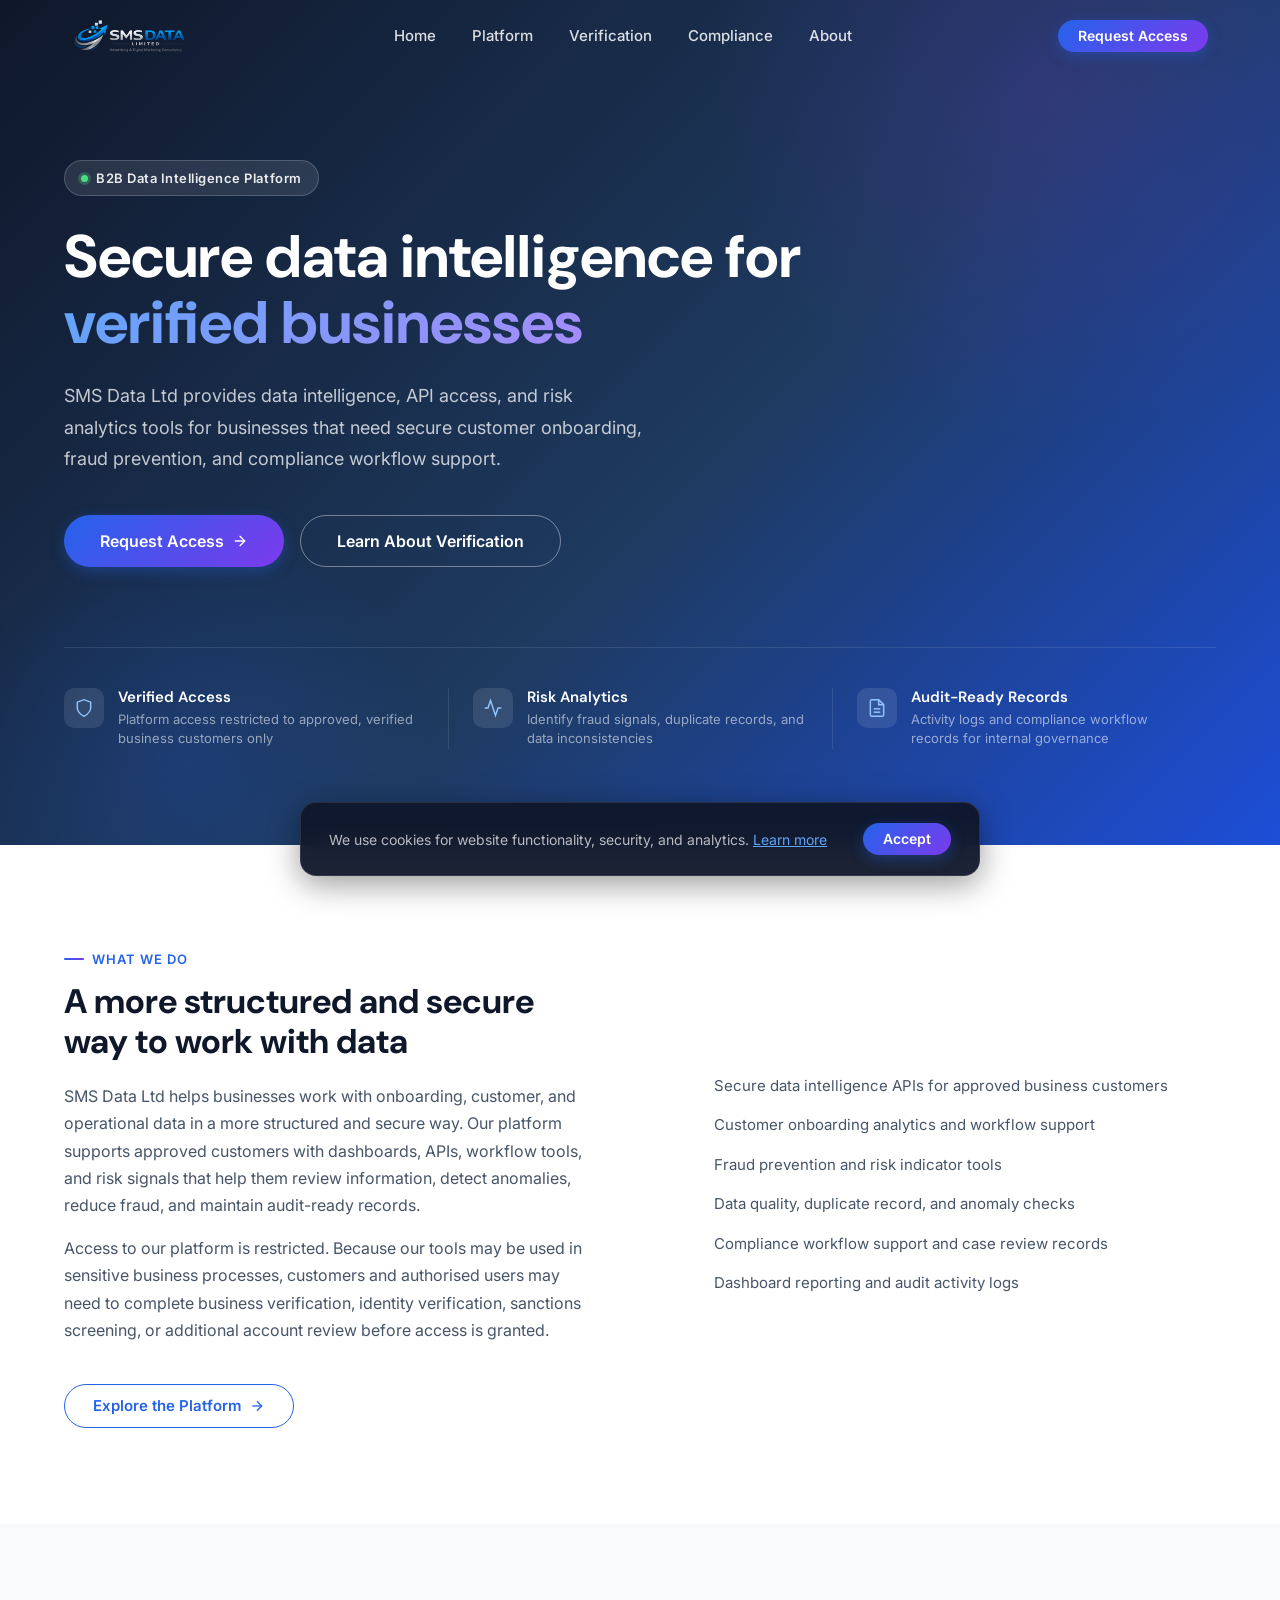
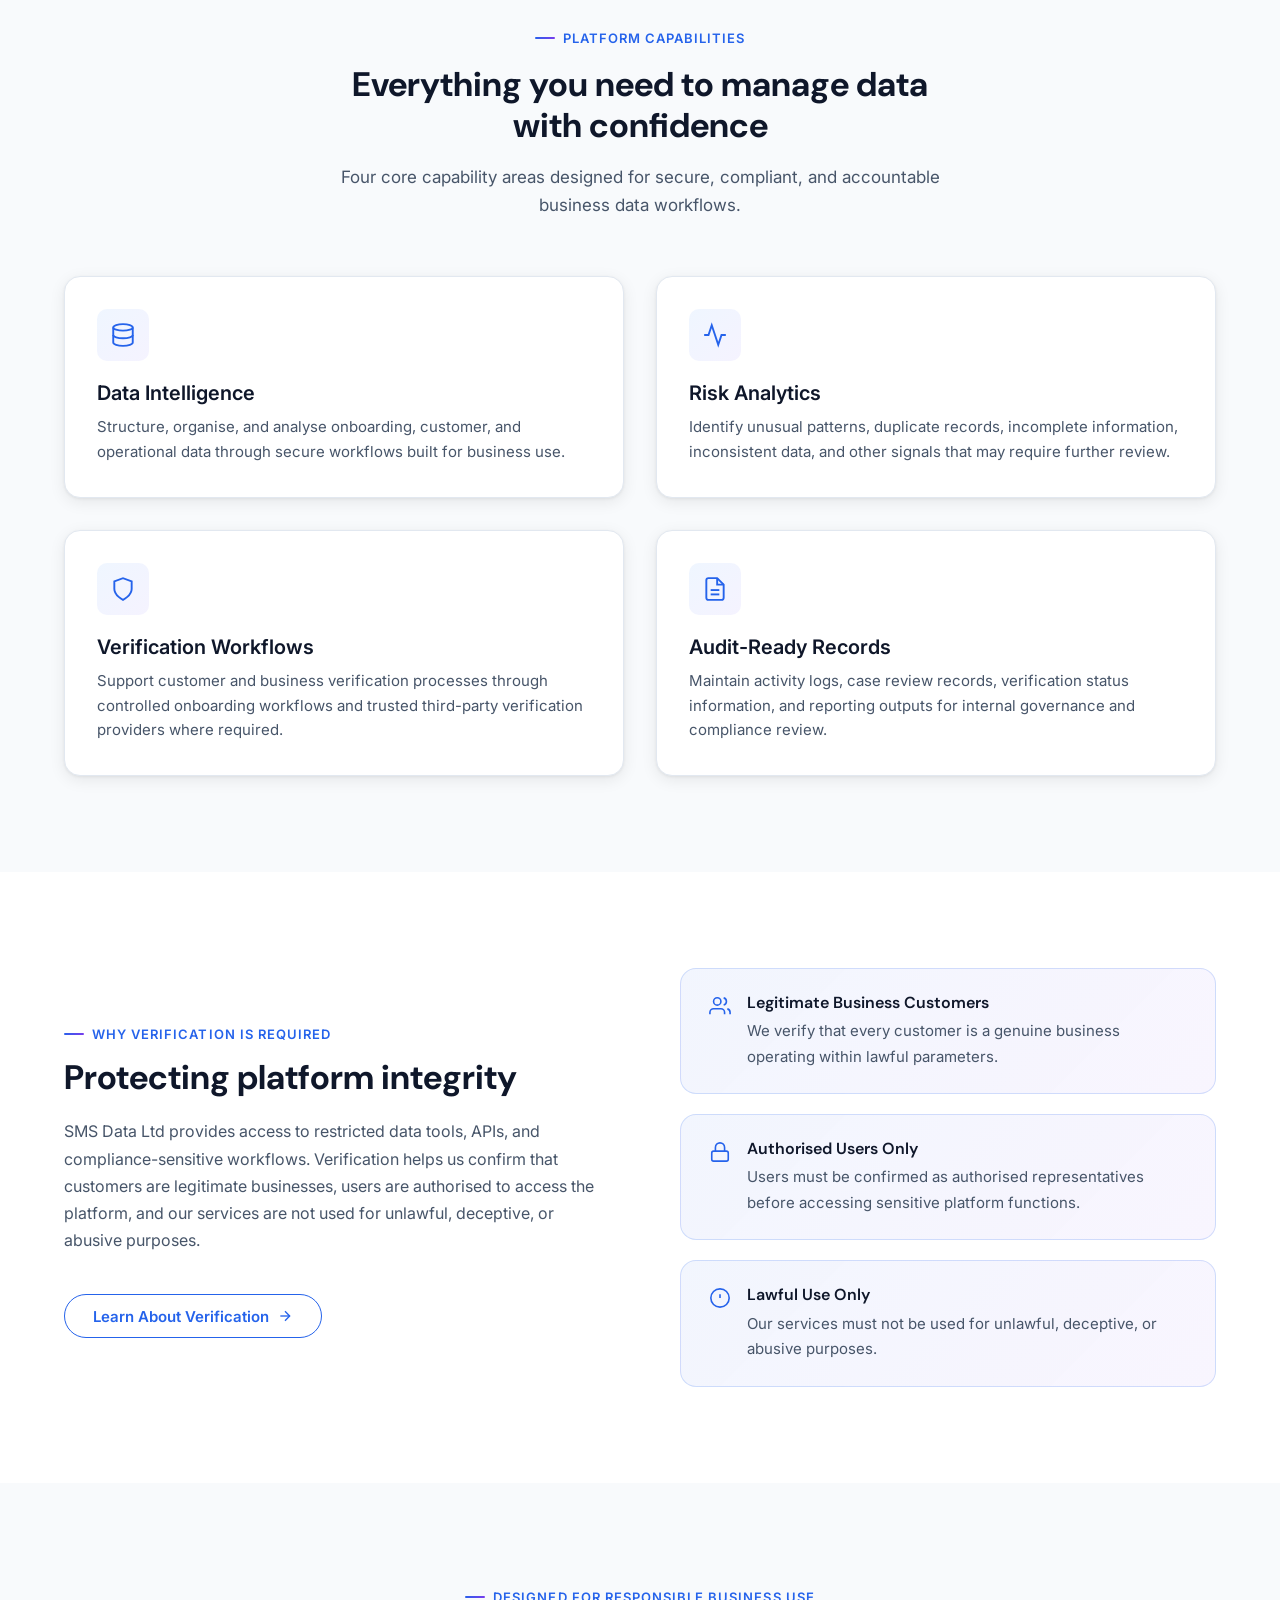
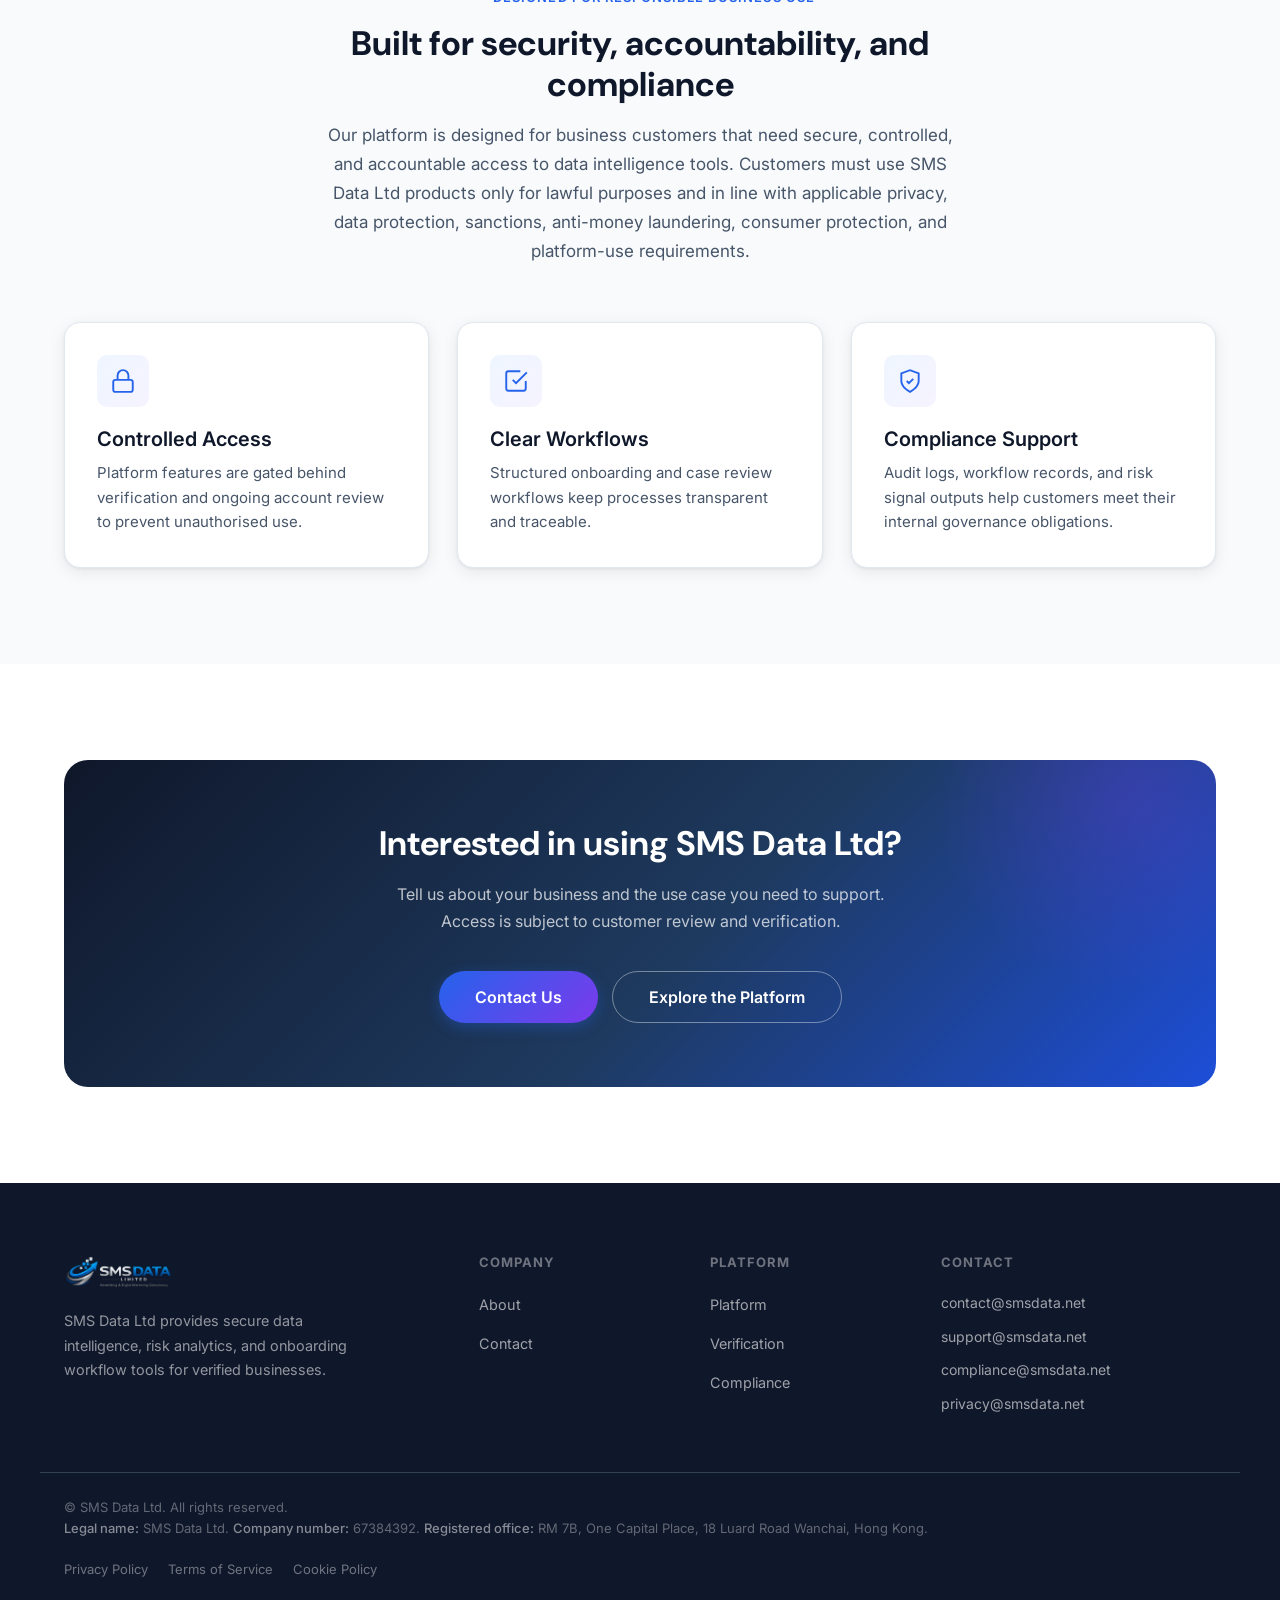
==== index.html @ ec0addf4 "First commit" ====
<!DOCTYPE html>
<html lang="en">
<head>
  <meta charset="UTF-8">
  <meta name="viewport" content="width=device-width, initial-scale=1.0">
  <title>SMS Data Ltd | Secure Data Intelligence for Verified Businesses</title>
  <meta name="description" content="SMS Data Ltd provides secure data intelligence, risk analytics, and customer onboarding workflow tools for verified businesses.">
  <link rel="canonical" href="https://smsdata.net/">
  <link rel="icon" type="image/png" href="assets/smsdata_logo.png">
  <link rel="stylesheet" href="css/style.css">
</head>
<body>

<!-- ===== NAVIGATION ===== -->
<nav class="site-nav" aria-label="Main navigation">
  <div class="nav-inner">
    <a href="index.html" class="nav-logo">
      <img src="assets/smsdata_logo.png" alt="SMS Data Ltd">
    </a>
    <div class="nav-links">
      <a href="index.html" class="nav-link">Home</a>
      <a href="platform.html" class="nav-link">Platform</a>
      <a href="verification.html" class="nav-link">Verification</a>
      <a href="compliance.html" class="nav-link">Compliance</a>
      <a href="about.html" class="nav-link">About</a>
    </div>
    <div class="nav-cta-wrap">
      <a href="contact.html" class="btn btn-primary btn-sm">Request Access</a>
    </div>
    <button class="hamburger" aria-label="Open menu" aria-expanded="false">
      <span></span><span></span><span></span>
    </button>
  </div>
</nav>

<!-- Mobile menu -->
<div class="mobile-menu" aria-hidden="true">
  <a href="index.html" class="nav-link">Home</a>
  <a href="platform.html" class="nav-link">Platform</a>
  <a href="verification.html" class="nav-link">Verification</a>
  <a href="compliance.html" class="nav-link">Compliance</a>
  <a href="about.html" class="nav-link">About</a>
  <a href="contact.html" class="nav-link">Contact</a>
  <a href="contact.html" class="btn btn-primary" style="margin-top:16px;">Request Access</a>
</div>

<!-- ===== HERO ===== -->
<section class="hero">
  <div class="hero-inner">
    <div class="hero-badge">
      <span class="hero-badge-dot"></span>
      B2B Data Intelligence Platform
    </div>
    <h1 class="display">Secure data intelligence for <span class="gradient-text">verified businesses</span></h1>
    <p class="lead">SMS Data Ltd provides data intelligence, API access, and risk analytics tools for businesses that need secure customer onboarding, fraud prevention, and compliance workflow support.</p>
    <div class="hero-actions">
      <a href="contact.html" class="btn btn-primary btn-lg">
        Request Access
        <svg viewBox="0 0 24 24" fill="none" stroke="currentColor" stroke-width="2" stroke-linecap="round" stroke-linejoin="round"><line x1="5" y1="12" x2="19" y2="12"/><polyline points="12 5 19 12 12 19"/></svg>
      </a>
      <a href="verification.html" class="btn btn-ghost btn-lg">Learn About Verification</a>
    </div>

    <!-- Trust strip -->
    <div class="trust-strip">
      <div class="trust-item">
        <div class="trust-icon">
          <svg viewBox="0 0 24 24" fill="none" stroke="currentColor" stroke-width="1.75"><path d="M12 22s8-4 8-10V5l-8-3-8 3v7c0 6 8 10 8 10z"/></svg>
        </div>
        <div>
          <h4>Verified Access</h4>
          <p>Platform access restricted to approved, verified business customers only</p>
        </div>
      </div>
      <div class="trust-item">
        <div class="trust-icon">
          <svg viewBox="0 0 24 24" fill="none" stroke="currentColor" stroke-width="1.75"><polyline points="22 12 18 12 15 21 9 3 6 12 2 12"/></svg>
        </div>
        <div>
          <h4>Risk Analytics</h4>
          <p>Identify fraud signals, duplicate records, and data inconsistencies</p>
        </div>
      </div>
      <div class="trust-item">
        <div class="trust-icon">
          <svg viewBox="0 0 24 24" fill="none" stroke="currentColor" stroke-width="1.75"><path d="M14 2H6a2 2 0 0 0-2 2v16a2 2 0 0 0 2 2h12a2 2 0 0 0 2-2V8z"/><polyline points="14 2 14 8 20 8"/><line x1="16" y1="13" x2="8" y2="13"/><line x1="16" y1="17" x2="8" y2="17"/></svg>
        </div>
        <div>
          <h4>Audit-Ready Records</h4>
          <p>Activity logs and compliance workflow records for internal governance</p>
        </div>
      </div>
    </div>
  </div>
</section>

<!-- ===== INTRO ===== -->
<section class="section">
  <div class="container">
    <div class="intro-split">
      <div class="fade-up">
        <span class="section-label">What We Do</span>
        <h2>A more structured and secure way to work with data</h2>
        <p>SMS Data Ltd helps businesses work with onboarding, customer, and operational data in a more structured and secure way. Our platform supports approved customers with dashboards, APIs, workflow tools, and risk signals that help them review information, detect anomalies, reduce fraud, and maintain audit-ready records.</p>
        <p>Access to our platform is restricted. Because our tools may be used in sensitive business processes, customers and authorised users may need to complete business verification, identity verification, sanctions screening, or additional account review before access is granted.</p>
        <a href="platform.html" class="btn btn-outline" style="margin-top:24px;">
          Explore the Platform
          <svg viewBox="0 0 24 24" fill="none" stroke="currentColor" stroke-width="2"><line x1="5" y1="12" x2="19" y2="12"/><polyline points="12 5 19 12 12 19"/></svg>
        </a>
      </div>
      <div class="fade-up fade-up-delay-2">
        <ul class="check-list">
          <li>Secure data intelligence APIs for approved business customers</li>
          <li>Customer onboarding analytics and workflow support</li>
          <li>Fraud prevention and risk indicator tools</li>
          <li>Data quality, duplicate record, and anomaly checks</li>
          <li>Compliance workflow support and case review records</li>
          <li>Dashboard reporting and audit activity logs</li>
        </ul>
      </div>
    </div>
  </div>
</section>

<!-- ===== PLATFORM CAPABILITIES ===== -->
<section class="section section--subtle">
  <div class="container">
    <div class="section-header section-header--center fade-up">
      <span class="section-label">Platform Capabilities</span>
      <h2>Everything you need to manage data with confidence</h2>
      <p>Four core capability areas designed for secure, compliant, and accountable business data workflows.</p>
    </div>
    <div class="grid-2">
      <div class="card fade-up fade-up-delay-1">
        <div class="card-icon">
          <svg viewBox="0 0 24 24" fill="none" stroke="currentColor" stroke-width="1.75"><ellipse cx="12" cy="5" rx="9" ry="3"/><path d="M21 12c0 1.66-4 3-9 3s-9-1.34-9-3"/><path d="M3 5v14c0 1.66 4 3 9 3s9-1.34 9-3V5"/></svg>
        </div>
        <h3>Data Intelligence</h3>
        <p>Structure, organise, and analyse onboarding, customer, and operational data through secure workflows built for business use.</p>
      </div>
      <div class="card fade-up fade-up-delay-2">
        <div class="card-icon">
          <svg viewBox="0 0 24 24" fill="none" stroke="currentColor" stroke-width="1.75"><polyline points="22 12 18 12 15 21 9 3 6 12 2 12"/></svg>
        </div>
        <h3>Risk Analytics</h3>
        <p>Identify unusual patterns, duplicate records, incomplete information, inconsistent data, and other signals that may require further review.</p>
      </div>
      <div class="card fade-up fade-up-delay-3">
        <div class="card-icon">
          <svg viewBox="0 0 24 24" fill="none" stroke="currentColor" stroke-width="1.75"><path d="M12 22s8-4 8-10V5l-8-3-8 3v7c0 6 8 10 8 10z"/></svg>
        </div>
        <h3>Verification Workflows</h3>
        <p>Support customer and business verification processes through controlled onboarding workflows and trusted third-party verification providers where required.</p>
      </div>
      <div class="card fade-up fade-up-delay-4">
        <div class="card-icon">
          <svg viewBox="0 0 24 24" fill="none" stroke="currentColor" stroke-width="1.75"><path d="M14 2H6a2 2 0 0 0-2 2v16a2 2 0 0 0 2 2h12a2 2 0 0 0 2-2V8z"/><polyline points="14 2 14 8 20 8"/><line x1="16" y1="13" x2="8" y2="13"/><line x1="16" y1="17" x2="8" y2="17"/></svg>
        </div>
        <h3>Audit-Ready Records</h3>
        <p>Maintain activity logs, case review records, verification status information, and reporting outputs for internal governance and compliance review.</p>
      </div>
    </div>
  </div>
</section>

<!-- ===== WHY VERIFICATION ===== -->
<section class="section">
  <div class="container">
    <div class="intro-split">
      <div class="fade-up">
        <span class="section-label">Why Verification Is Required</span>
        <h2>Protecting platform integrity</h2>
        <p>SMS Data Ltd provides access to restricted data tools, APIs, and compliance-sensitive workflows. Verification helps us confirm that customers are legitimate businesses, users are authorised to access the platform, and our services are not used for unlawful, deceptive, or abusive purposes.</p>
        <a href="verification.html" class="btn btn-outline" style="margin-top:24px;">
          Learn About Verification
          <svg viewBox="0 0 24 24" fill="none" stroke="currentColor" stroke-width="2"><line x1="5" y1="12" x2="19" y2="12"/><polyline points="12 5 19 12 12 19"/></svg>
        </a>
      </div>
      <div class="fade-up fade-up-delay-2">
        <div class="notice-box" style="margin-bottom:20px;">
          <div class="notice-box-icon">
            <svg viewBox="0 0 24 24" fill="none" stroke="currentColor" stroke-width="1.75"><path d="M17 21v-2a4 4 0 0 0-4-4H5a4 4 0 0 0-4 4v2"/><circle cx="9" cy="7" r="4"/><path d="M23 21v-2a4 4 0 0 0-3-3.87"/><path d="M16 3.13a4 4 0 0 1 0 7.75"/></svg>
          </div>
          <div>
            <h4>Legitimate Business Customers</h4>
            <p>We verify that every customer is a genuine business operating within lawful parameters.</p>
          </div>
        </div>
        <div class="notice-box" style="margin-bottom:20px;">
          <div class="notice-box-icon">
            <svg viewBox="0 0 24 24" fill="none" stroke="currentColor" stroke-width="1.75"><rect x="3" y="11" width="18" height="11" rx="2" ry="2"/><path d="M7 11V7a5 5 0 0 1 10 0v4"/></svg>
          </div>
          <div>
            <h4>Authorised Users Only</h4>
            <p>Users must be confirmed as authorised representatives before accessing sensitive platform functions.</p>
          </div>
        </div>
        <div class="notice-box">
          <div class="notice-box-icon">
            <svg viewBox="0 0 24 24" fill="none" stroke="currentColor" stroke-width="1.75"><circle cx="12" cy="12" r="10"/><line x1="12" y1="8" x2="12" y2="12"/><line x1="12" y1="16" x2="12.01" y2="16"/></svg>
          </div>
          <div>
            <h4>Lawful Use Only</h4>
            <p>Our services must not be used for unlawful, deceptive, or abusive purposes.</p>
          </div>
        </div>
      </div>
    </div>
  </div>
</section>

<!-- ===== RESPONSIBLE USE ===== -->
<section class="section section--subtle">
  <div class="container">
    <div class="section-header section-header--center fade-up">
      <span class="section-label">Designed for Responsible Business Use</span>
      <h2>Built for security, accountability, and compliance</h2>
      <p>Our platform is designed for business customers that need secure, controlled, and accountable access to data intelligence tools. Customers must use SMS Data Ltd products only for lawful purposes and in line with applicable privacy, data protection, sanctions, anti-money laundering, consumer protection, and platform-use requirements.</p>
    </div>
    <div class="grid-3">
      <div class="card fade-up fade-up-delay-1">
        <div class="card-icon">
          <svg viewBox="0 0 24 24" fill="none" stroke="currentColor" stroke-width="1.75"><rect x="3" y="11" width="18" height="11" rx="2" ry="2"/><path d="M7 11V7a5 5 0 0 1 10 0v4"/></svg>
        </div>
        <h3>Controlled Access</h3>
        <p>Platform features are gated behind verification and ongoing account review to prevent unauthorised use.</p>
      </div>
      <div class="card fade-up fade-up-delay-2">
        <div class="card-icon">
          <svg viewBox="0 0 24 24" fill="none" stroke="currentColor" stroke-width="1.75"><polyline points="9 11 12 14 22 4"/><path d="M21 12v7a2 2 0 0 1-2 2H5a2 2 0 0 1-2-2V5a2 2 0 0 1 2-2h11"/></svg>
        </div>
        <h3>Clear Workflows</h3>
        <p>Structured onboarding and case review workflows keep processes transparent and traceable.</p>
      </div>
      <div class="card fade-up fade-up-delay-3">
        <div class="card-icon">
          <svg viewBox="0 0 24 24" fill="none" stroke="currentColor" stroke-width="1.75"><path d="M12 22s8-4 8-10V5l-8-3-8 3v7c0 6 8 10 8 10z"/><polyline points="9 12 11 14 15 10"/></svg>
        </div>
        <h3>Compliance Support</h3>
        <p>Audit logs, workflow records, and risk signal outputs help customers meet their internal governance obligations.</p>
      </div>
    </div>
  </div>
</section>

<!-- ===== FINAL CTA ===== -->
<section class="section">
  <div class="container">
    <div class="cta-banner fade-up">
      <h2>Interested in using SMS Data Ltd?</h2>
      <p>Tell us about your business and the use case you need to support. Access is subject to customer review and verification.</p>
      <div class="btn-group">
        <a href="contact.html" class="btn btn-primary btn-lg">Contact Us</a>
        <a href="platform.html" class="btn btn-ghost btn-lg">Explore the Platform</a>
      </div>
    </div>
  </div>
</section>

<!-- ===== FOOTER ===== -->
<footer class="site-footer">
  <div class="footer-inner">
    <div class="footer-brand">
      <img src="assets/smsdata_logo.png" alt="SMS Data Ltd">
      <p>SMS Data Ltd provides secure data intelligence, risk analytics, and onboarding workflow tools for verified businesses.</p>
    </div>
    <div class="footer-col">
      <h5>Company</h5>
      <ul>
        <li><a href="about.html">About</a></li>
        <li><a href="contact.html">Contact</a></li>
      </ul>
    </div>
    <div class="footer-col">
      <h5>Platform</h5>
      <ul>
        <li><a href="platform.html">Platform</a></li>
        <li><a href="verification.html">Verification</a></li>
        <li><a href="compliance.html">Compliance</a></li>
      </ul>
    </div>
    <div class="footer-col footer-contact">
      <h5>Contact</h5>
      <ul>
        <li><a href="mailto:contact@smsdata.net">contact@smsdata.net</a></li>
        <li><a href="mailto:support@smsdata.net">support@smsdata.net</a></li>
        <li><a href="mailto:compliance@smsdata.net">compliance@smsdata.net</a></li>
        <li><a href="mailto:privacy@smsdata.net">privacy@smsdata.net</a></li>
      </ul>
    </div>
  </div>
  <div class="footer-bottom">
    <div style="display:flex;justify-content:space-between;align-items:flex-end;flex-wrap:wrap;gap:16px;">
      <p class="footer-legal">
        &copy; SMS Data Ltd. All rights reserved.<br>
        <strong>Legal name:</strong> SMS Data Ltd. <strong>Company number:</strong> 67384392. <strong>Registered office:</strong> RM 7B, One Capital Place, 18 Luard Road Wanchai, Hong Kong.
      </p>
      <nav aria-label="Legal links">
        <ul style="display:flex;gap:20px;list-style:none;">
          <li><a href="privacy-policy.html" style="font-size:.8125rem;color:rgba(255,255,255,.4);transition:color .2s;" onmouseover="this.style.color='rgba(255,255,255,.8)'" onmouseout="this.style.color='rgba(255,255,255,.4)'">Privacy Policy</a></li>
          <li><a href="terms-of-service.html" style="font-size:.8125rem;color:rgba(255,255,255,.4);transition:color .2s;" onmouseover="this.style.color='rgba(255,255,255,.8)'" onmouseout="this.style.color='rgba(255,255,255,.4)'">Terms of Service</a></li>
          <li><a href="cookie-policy.html" style="font-size:.8125rem;color:rgba(255,255,255,.4);transition:color .2s;" onmouseover="this.style.color='rgba(255,255,255,.8)'" onmouseout="this.style.color='rgba(255,255,255,.4)'">Cookie Policy</a></li>
        </ul>
      </nav>
    </div>
  </div>
</footer>

<!-- ===== COOKIE BANNER ===== -->
<div class="cookie-banner hidden" id="cookie-banner" role="region" aria-label="Cookie notice">
  <p>We use cookies for website functionality, security, and analytics. <a href="cookie-policy.html">Learn more</a></p>
  <div class="cookie-actions">
    <button id="cookie-accept" class="btn btn-primary btn-sm">Accept</button>
  </div>
</div>

<script src="js/main.js"></script>
</body>
</html>
---- css/style.css ----
/* ============================================================
   SMS Data Ltd — Premium Design System
   smsdata.net
   ============================================================ */

/* ---------- Google Fonts ---------- */
@import url('https://fonts.googleapis.com/css2?family=DM+Sans:wght@400;500;700&family=Inter:wght@300;400;500;600;700&display=swap');

/* ---------- Design Tokens ---------- */
:root {
  --color-bg:           #ffffff;
  --color-bg-subtle:    #f8fafc;
  --color-bg-dark:      #0f172a;
  --color-bg-dark-2:    #1e293b;
  --color-primary:      #2563eb;
  --color-primary-dark: #1d4ed8;
  --color-accent:       #7c3aed;
  --color-text-dark:    #0f172a;
  --color-text-body:    #475569;
  --color-text-muted:   #94a3b8;
  --color-border:       #e2e8f0;
  --color-border-dark:  #334155;
  --color-white:        #ffffff;

  --gradient-hero:    linear-gradient(135deg, #0f172a 0%, #1e3a5f 55%, #1d4ed8 100%);
  --gradient-accent:  linear-gradient(135deg, #2563eb 0%, #7c3aed 100%);
  --gradient-text:    linear-gradient(135deg, #60a5fa 0%, #a78bfa 100%);
  --gradient-card:    linear-gradient(135deg, #eff6ff 0%, #f5f3ff 100%);

  --shadow-sm:        0 1px 2px rgba(0,0,0,.05);
  --shadow-card:      0 1px 3px rgba(0,0,0,.06), 0 4px 16px rgba(0,0,0,.08);
  --shadow-card-hover:0 4px 6px rgba(0,0,0,.07), 0 12px 32px rgba(37,99,235,.18);
  --shadow-nav:       0 1px 0 rgba(0,0,0,.06), 0 4px 24px rgba(0,0,0,.08);
  --shadow-btn:       0 4px 14px rgba(37,99,235,.35);

  --radius-sm:  6px;
  --radius-md:  10px;
  --radius-lg:  16px;
  --radius-xl:  24px;
  --radius-pill:999px;

  --font-body:    'Inter', -apple-system, BlinkMacSystemFont, 'Segoe UI', sans-serif;
  --font-display: 'DM Sans', 'Inter', sans-serif;

  --transition: 200ms ease;
  --transition-slow: 400ms ease;

  --max-width: 1200px;
  --section-py: 96px;
  --section-py-sm: 56px;
}

/* ---------- Reset ---------- */
*, *::before, *::after { box-sizing: border-box; margin: 0; padding: 0; }
html { scroll-behavior: smooth; -webkit-text-size-adjust: 100%; }
body {
  font-family: var(--font-body);
  font-size: 1rem;
  line-height: 1.7;
  color: var(--color-text-body);
  background: var(--color-bg);
  -webkit-font-smoothing: antialiased;
}
img { max-width: 100%; height: auto; display: block; }
a { color: inherit; text-decoration: none; }
ul, ol { list-style: none; }
button { font-family: inherit; cursor: pointer; border: none; background: none; }
input, textarea, select { font-family: inherit; }
h1,h2,h3,h4,h5,h6 {
  font-family: var(--font-display);
  color: var(--color-text-dark);
  line-height: 1.2;
  font-weight: 700;
}

/* ---------- Typography Scale ---------- */
.display { font-size: clamp(2.5rem, 5vw, 3.75rem); font-weight: 700; line-height: 1.1; }
h1 { font-size: clamp(2rem, 4vw, 2.75rem); }
h2 { font-size: clamp(1.6rem, 3vw, 2.125rem); }
h3 { font-size: 1.25rem; font-weight: 600; font-family: var(--font-body); }
h4 { font-size: 1.05rem; font-weight: 600; }
.lead { font-size: 1.125rem; line-height: 1.75; }
.small { font-size: 0.875rem; }
.xs { font-size: 0.8125rem; }

/* ---------- Gradient Text ---------- */
.gradient-text {
  background: var(--gradient-text);
  -webkit-background-clip: text;
  -webkit-text-fill-color: transparent;
  background-clip: text;
}

/* ---------- Layout Utilities ---------- */
.container {
  max-width: var(--max-width);
  margin: 0 auto;
  padding: 0 24px;
}
.section { padding: var(--section-py) 0; }
.section--subtle { background: var(--color-bg-subtle); }
.section--dark {
  background: var(--color-bg-dark);
  color: var(--color-white);
}
.section--dark h1,
.section--dark h2,
.section--dark h3,
.section--dark h4 { color: var(--color-white); }

.section-label {
  display: inline-flex;
  align-items: center;
  gap: 8px;
  font-size: 0.8125rem;
  font-weight: 600;
  letter-spacing: .08em;
  text-transform: uppercase;
  color: var(--color-primary);
  margin-bottom: 16px;
}
.section-label::before {
  content: '';
  display: block;
  width: 20px;
  height: 2px;
  background: var(--gradient-accent);
  border-radius: 2px;
}
.section-header { max-width: 640px; margin-bottom: 56px; }
.section-header--center { text-align: center; margin-left: auto; margin-right: auto; }
.section-header p { margin-top: 16px; font-size: 1.0625rem; color: var(--color-text-body); }

/* ---------- Flex / Grid helpers ---------- */
.grid-2 { display: grid; grid-template-columns: repeat(2, 1fr); gap: 32px; }
.grid-3 { display: grid; grid-template-columns: repeat(3, 1fr); gap: 28px; }
.grid-4 { display: grid; grid-template-columns: repeat(4, 1fr); gap: 24px; }
.flex { display: flex; }
.flex-center { display: flex; align-items: center; justify-content: center; }
.gap-2 { gap: 8px; }
.gap-3 { gap: 12px; }
.gap-4 { gap: 16px; }

/* ---------- Buttons ---------- */
.btn {
  display: inline-flex;
  align-items: center;
  gap: 8px;
  padding: 13px 28px;
  border-radius: var(--radius-pill);
  font-size: 0.9375rem;
  font-weight: 600;
  transition: all var(--transition);
  white-space: nowrap;
  text-decoration: none;
  line-height: 1;
}
.btn-primary {
  background: var(--gradient-accent);
  color: #fff;
  box-shadow: var(--shadow-btn);
}
.btn-primary:hover {
  transform: translateY(-2px);
  box-shadow: 0 8px 24px rgba(37,99,235,.4);
}
.btn-ghost {
  background: transparent;
  color: #fff;
  border: 1.5px solid rgba(255,255,255,.4);
}
.btn-ghost:hover {
  background: rgba(255,255,255,.1);
  border-color: rgba(255,255,255,.7);
}
.btn-outline {
  background: transparent;
  color: var(--color-primary);
  border: 1.5px solid var(--color-primary);
}
.btn-outline:hover {
  background: var(--color-primary);
  color: #fff;
  box-shadow: var(--shadow-btn);
}
.btn-sm { padding: 9px 20px; font-size: 0.875rem; }
.btn-lg { padding: 17px 36px; font-size: 1rem; }
.btn svg { width: 16px; height: 16px; flex-shrink: 0; }

/* ---------- Navigation ---------- */
.site-nav {
  position: fixed;
  top: 0; left: 0; right: 0;
  z-index: 1000;
  transition: background var(--transition-slow), box-shadow var(--transition-slow);
}
.site-nav.nav--scrolled {
  background: rgba(255,255,255,.92);
  backdrop-filter: blur(16px);
  -webkit-backdrop-filter: blur(16px);
  box-shadow: var(--shadow-nav);
}
.site-nav.nav--scrolled .nav-link { color: var(--color-text-dark); }
.site-nav.nav--scrolled .nav-link:hover { color: var(--color-primary); }
.site-nav.nav--scrolled .nav-logo-text { color: var(--color-text-dark); }

.nav-inner {
  display: flex;
  align-items: center;
  justify-content: space-between;
  height: 72px;
  padding: 0 32px;
  max-width: var(--max-width);
  margin: 0 auto;
}
.nav-logo {
  display: flex;
  align-items: center;
  gap: 10px;
  text-decoration: none;
  flex-shrink: 0;
}
.nav-logo img { height: 36px; width: auto; }
.nav-links {
  display: flex;
  align-items: center;
  gap: 36px;
}
.nav-link {
  font-size: 0.9375rem;
  font-weight: 500;
  color: rgba(255,255,255,.85);
  transition: color var(--transition);
  text-decoration: none;
  position: relative;
}
.nav-link::after {
  content: '';
  position: absolute;
  bottom: -3px; left: 0; right: 0;
  height: 2px;
  background: var(--gradient-accent);
  border-radius: 2px;
  transform: scaleX(0);
  transition: transform var(--transition);
  transform-origin: left;
}
.nav-link:hover::after,
.nav-link.active::after { transform: scaleX(1); }
.nav-link:hover { color: #fff; }
.site-nav.nav--scrolled .nav-link:hover::after { transform: scaleX(1); }

.nav-cta-wrap { display: flex; align-items: center; gap: 12px; }

.hamburger {
  display: none;
  flex-direction: column;
  justify-content: center;
  gap: 5px;
  width: 36px;
  height: 36px;
  padding: 4px;
  background: none;
  border: none;
  cursor: pointer;
  z-index: 1100;
}
.hamburger span {
  display: block;
  height: 2px;
  background: #fff;
  border-radius: 2px;
  transition: all var(--transition);
}
.site-nav.nav--scrolled .hamburger span { background: var(--color-text-dark); }
.hamburger.open span:nth-child(1) { transform: translateY(7px) rotate(45deg); }
.hamburger.open span:nth-child(2) { opacity: 0; transform: scaleX(0); }
.hamburger.open span:nth-child(3) { transform: translateY(-7px) rotate(-45deg); }

.mobile-menu {
  display: none;
  position: fixed;
  inset: 0;
  z-index: 999;
  background: var(--color-bg-dark);
  flex-direction: column;
  align-items: center;
  justify-content: center;
  gap: 12px;
  padding: 80px 32px 48px;
}
.mobile-menu.open { display: flex; }
.mobile-menu .nav-link {
  font-size: 1.5rem;
  color: #fff;
  font-weight: 600;
  padding: 12px 0;
}
.mobile-menu .nav-link::after { display: none; }

/* ---------- Hero ---------- */
.hero {
  background: var(--gradient-hero);
  padding: 160px 0 96px;
  position: relative;
  overflow: hidden;
}
.hero::before {
  content: '';
  position: absolute;
  top: -30%;
  right: -10%;
  width: 700px;
  height: 700px;
  background: radial-gradient(circle, rgba(124,58,237,.18) 0%, transparent 70%);
  animation: blob1 12s ease-in-out infinite alternate;
  pointer-events: none;
}
.hero::after {
  content: '';
  position: absolute;
  bottom: -20%;
  left: -5%;
  width: 500px;
  height: 500px;
  background: radial-gradient(circle, rgba(37,99,235,.2) 0%, transparent 70%);
  animation: blob2 15s ease-in-out infinite alternate;
  pointer-events: none;
}
@keyframes blob1 {
  from { transform: translate(0,0) scale(1); }
  to   { transform: translate(-40px, 40px) scale(1.1); }
}
@keyframes blob2 {
  from { transform: translate(0,0) scale(1); }
  to   { transform: translate(30px,-30px) scale(1.08); }
}
.hero-inner {
  position: relative;
  z-index: 1;
  max-width: var(--max-width);
  margin: 0 auto;
  padding: 0 24px;
}
.hero-badge {
  display: inline-flex;
  align-items: center;
  gap: 8px;
  background: rgba(255,255,255,.1);
  border: 1px solid rgba(255,255,255,.18);
  border-radius: var(--radius-pill);
  padding: 6px 16px;
  font-size: 0.8125rem;
  font-weight: 600;
  color: rgba(255,255,255,.9);
  letter-spacing: .04em;
  margin-bottom: 28px;
}
.hero-badge-dot {
  width: 7px; height: 7px;
  background: #4ade80;
  border-radius: 50%;
  box-shadow: 0 0 0 3px rgba(74,222,128,.25);
  animation: pulse-dot 2s infinite;
}
@keyframes pulse-dot {
  0%,100% { box-shadow: 0 0 0 3px rgba(74,222,128,.25); }
  50%      { box-shadow: 0 0 0 6px rgba(74,222,128,.1); }
}
.hero h1 { color: #fff; max-width: 760px; margin-bottom: 24px; }
.hero .lead { color: rgba(255,255,255,.75); max-width: 580px; margin-bottom: 40px; }
.hero-actions { display: flex; gap: 16px; flex-wrap: wrap; }

/* Trust strip */
.trust-strip {
  margin-top: 80px;
  padding-top: 40px;
  border-top: 1px solid rgba(255,255,255,.1);
  display: grid;
  grid-template-columns: repeat(3, 1fr);
  gap: 0;
}
.trust-item {
  display: flex;
  align-items: flex-start;
  gap: 14px;
  padding: 0 24px 0 0;
}
.trust-item + .trust-item {
  border-left: 1px solid rgba(255,255,255,.1);
  padding-left: 24px;
}
.trust-icon {
  width: 40px; height: 40px;
  border-radius: var(--radius-md);
  background: rgba(255,255,255,.1);
  display: flex;
  align-items: center;
  justify-content: center;
  flex-shrink: 0;
}
.trust-icon svg { width: 20px; height: 20px; color: #93c5fd; }
.trust-item h4 { color: #fff; font-size: 0.9375rem; margin-bottom: 4px; }
.trust-item p { color: rgba(255,255,255,.55); font-size: 0.8125rem; line-height: 1.5; }

/* ---------- Feature Cards ---------- */
.card {
  background: var(--color-bg);
  border: 1px solid var(--color-border);
  border-radius: var(--radius-lg);
  padding: 32px;
  box-shadow: var(--shadow-card);
  transition: transform var(--transition), box-shadow var(--transition), border-color var(--transition);
}
.card:hover {
  transform: translateY(-4px);
  box-shadow: var(--shadow-card-hover);
  border-color: rgba(37,99,235,.2);
}
.card-icon {
  width: 52px; height: 52px;
  border-radius: var(--radius-md);
  background: var(--gradient-card);
  display: flex;
  align-items: center;
  justify-content: center;
  margin-bottom: 20px;
  flex-shrink: 0;
}
.card-icon svg { width: 26px; height: 26px; color: var(--color-primary); }
.card h3 { margin-bottom: 10px; }
.card p { color: var(--color-text-body); font-size: 0.9375rem; line-height: 1.65; }

/* ---------- Check List ---------- */
.check-list { display: flex; flex-direction: column; gap: 14px; }
.check-list li {
  display: flex;
  align-items: flex-start;
  gap: 12px;
  font-size: 0.9375rem;
  color: var(--color-text-body);
}
.check-list li::before {
  content: '';
  flex-shrink: 0;
  width: 22px; height: 22px;
  margin-top: 1px;
  background: var(--gradient-accent);
  border-radius: 50%;
  background-image: url("data:image/svg+xml,%3Csvg xmlns='http://www.w3.org/2000/svg' viewBox='0 0 24 24' fill='none' stroke='white' stroke-width='2.5' stroke-linecap='round' stroke-linejoin='round'%3E%3Cpolyline points='20 6 9 17 4 12'/%3E%3C/svg%3E");
  background-size: 13px;
  background-repeat: no-repeat;
  background-position: center;
}

/* Numbered list for legal */
.numbered-list { display: flex; flex-direction: column; gap: 10px; counter-reset: item; }
.numbered-list li {
  display: flex;
  gap: 14px;
  font-size: 0.9375rem;
  color: var(--color-text-body);
  counter-increment: item;
}
.numbered-list li::before {
  content: counter(item);
  flex-shrink: 0;
  width: 26px; height: 26px;
  border-radius: 50%;
  background: var(--gradient-accent);
  color: #fff;
  font-size: 0.75rem;
  font-weight: 700;
  display: flex;
  align-items: center;
  justify-content: center;
  margin-top: 1px;
}

/* ---------- Contact cards ---------- */
.contact-card {
  display: flex;
  align-items: center;
  gap: 16px;
  padding: 24px 28px;
  background: var(--color-bg);
  border: 1px solid var(--color-border);
  border-radius: var(--radius-lg);
  box-shadow: var(--shadow-card);
  transition: transform var(--transition), box-shadow var(--transition);
  text-decoration: none;
  color: inherit;
}
.contact-card:hover {
  transform: translateY(-3px);
  box-shadow: var(--shadow-card-hover);
}
.contact-card-icon {
  width: 46px; height: 46px;
  border-radius: var(--radius-md);
  background: var(--gradient-card);
  display: flex;
  align-items: center;
  justify-content: center;
  flex-shrink: 0;
}
.contact-card-icon svg { width: 22px; height: 22px; color: var(--color-primary); }
.contact-card-label { font-size: 0.8125rem; color: var(--color-text-muted); font-weight: 500; margin-bottom: 2px; }
.contact-card-value { font-size: 0.9375rem; font-weight: 600; color: var(--color-text-dark); }

/* ---------- Contact Form ---------- */
.form-card {
  background: var(--color-bg);
  border: 1px solid var(--color-border);
  border-radius: var(--radius-xl);
  padding: 48px;
  box-shadow: var(--shadow-card);
}
.form-group { margin-bottom: 24px; }
.form-row { display: grid; grid-template-columns: 1fr 1fr; gap: 20px; }
.form-label {
  display: block;
  font-size: 0.875rem;
  font-weight: 600;
  color: var(--color-text-dark);
  margin-bottom: 8px;
}
.form-label span { color: var(--color-primary); }
.form-input,
.form-select,
.form-textarea {
  width: 100%;
  padding: 12px 16px;
  border: 1.5px solid var(--color-border);
  border-radius: var(--radius-md);
  font-size: 0.9375rem;
  color: var(--color-text-dark);
  background: var(--color-bg);
  transition: border-color var(--transition), box-shadow var(--transition);
  outline: none;
  -webkit-appearance: none;
}
.form-input::placeholder,
.form-textarea::placeholder { color: var(--color-text-muted); }
.form-input:focus,
.form-select:focus,
.form-textarea:focus {
  border-color: var(--color-primary);
  box-shadow: 0 0 0 3px rgba(37,99,235,.12);
}
.form-input.error,
.form-select.error,
.form-textarea.error { border-color: #ef4444; }
.form-error {
  display: none;
  font-size: 0.8125rem;
  color: #ef4444;
  margin-top: 5px;
  font-weight: 500;
}
.form-error.show { display: block; }
.form-select { background-image: url("data:image/svg+xml,%3Csvg xmlns='http://www.w3.org/2000/svg' width='16' height='16' viewBox='0 0 24 24' fill='none' stroke='%2394a3b8' stroke-width='2'%3E%3Cpolyline points='6 9 12 15 18 9'/%3E%3C/svg%3E"); background-repeat: no-repeat; background-position: right 14px center; padding-right: 42px; cursor: pointer; }
.form-textarea { min-height: 130px; resize: vertical; }
.form-submit { margin-top: 8px; }
.form-note {
  margin-top: 20px;
  padding: 16px 20px;
  background: var(--color-bg-subtle);
  border-left: 3px solid var(--color-primary);
  border-radius: 0 var(--radius-sm) var(--radius-sm) 0;
  font-size: 0.875rem;
  color: var(--color-text-body);
  line-height: 1.6;
}
.form-success {
  display: none;
  text-align: center;
  padding: 48px 32px;
}
.form-success.show { display: block; }
.form-success-icon {
  width: 64px; height: 64px;
  border-radius: 50%;
  background: linear-gradient(135deg, #dcfce7, #d1fae5);
  display: flex;
  align-items: center;
  justify-content: center;
  margin: 0 auto 20px;
}
.form-success-icon svg { width: 32px; height: 32px; color: #16a34a; }
.form-success h3 { margin-bottom: 10px; }
.form-success p { color: var(--color-text-body); }

/* ---------- Company Details Table ---------- */
.details-table { width: 100%; border-collapse: collapse; }
.details-table tr { border-bottom: 1px solid var(--color-border); }
.details-table tr:last-child { border-bottom: none; }
.details-table th {
  text-align: left;
  padding: 16px 20px 16px 0;
  font-size: 0.875rem;
  font-weight: 600;
  color: var(--color-text-dark);
  white-space: nowrap;
  width: 200px;
}
.details-table td {
  padding: 16px 20px 16px 0;
  font-size: 0.9375rem;
  color: var(--color-text-body);
}

/* ---------- CTA Banner ---------- */
.cta-banner {
  background: var(--gradient-hero);
  border-radius: var(--radius-xl);
  padding: 64px 56px;
  text-align: center;
  position: relative;
  overflow: hidden;
}
.cta-banner::before {
  content: '';
  position: absolute;
  top: -50%; right: -10%;
  width: 400px; height: 400px;
  background: radial-gradient(circle, rgba(124,58,237,.25) 0%, transparent 70%);
  pointer-events: none;
}
.cta-banner h2 { color: #fff; margin-bottom: 16px; position: relative; z-index: 1; }
.cta-banner p { color: rgba(255,255,255,.72); max-width: 520px; margin: 0 auto 36px; position: relative; z-index: 1; }
.cta-banner .btn-group { display: flex; gap: 14px; justify-content: center; flex-wrap: wrap; position: relative; z-index: 1; }

/* ---------- Principle items ---------- */
.principle-item {
  padding: 28px 0;
  border-bottom: 1px solid var(--color-border);
}
.principle-item:first-child { padding-top: 0; }
.principle-item:last-child { border-bottom: none; padding-bottom: 0; }
.principle-item h3 { margin-bottom: 8px; }
.principle-item p { font-size: 0.9375rem; }

/* ---------- Prohibited list ---------- */
.prohibited-list { display: flex; flex-direction: column; gap: 12px; }
.prohibited-list li {
  display: flex;
  align-items: flex-start;
  gap: 12px;
  font-size: 0.9375rem;
  color: var(--color-text-body);
}
.prohibited-list li::before {
  content: '';
  flex-shrink: 0;
  width: 22px; height: 22px;
  margin-top: 1px;
  background: #fee2e2;
  border-radius: 50%;
  background-image: url("data:image/svg+xml,%3Csvg xmlns='http://www.w3.org/2000/svg' viewBox='0 0 24 24' fill='none' stroke='%23ef4444' stroke-width='2.5' stroke-linecap='round' stroke-linejoin='round'%3E%3Cline x1='18' y1='6' x2='6' y2='18'/%3E%3Cline x1='6' y1='6' x2='18' y2='18'/%3E%3C/svg%3E");
  background-size: 13px;
  background-repeat: no-repeat;
  background-position: center;
}

/* ---------- Stats row ---------- */
.stats-grid {
  display: grid;
  grid-template-columns: repeat(3, 1fr);
  gap: 0;
  border: 1px solid var(--color-border);
  border-radius: var(--radius-lg);
  overflow: hidden;
}
.stat-item {
  padding: 36px 32px;
  border-right: 1px solid var(--color-border);
  text-align: center;
}
.stat-item:last-child { border-right: none; }
.stat-number {
  font-family: var(--font-display);
  font-size: 2.25rem;
  font-weight: 700;
  background: var(--gradient-accent);
  -webkit-background-clip: text;
  -webkit-text-fill-color: transparent;
  background-clip: text;
  line-height: 1;
  margin-bottom: 8px;
}
.stat-label { font-size: 0.875rem; color: var(--color-text-muted); font-weight: 500; }

/* ---------- Legal Pages ---------- */
.legal-layout {
  display: grid;
  grid-template-columns: 260px 1fr;
  gap: 64px;
  align-items: start;
}
.legal-toc {
  position: sticky;
  top: 100px;
  background: var(--color-bg-subtle);
  border: 1px solid var(--color-border);
  border-radius: var(--radius-lg);
  padding: 28px;
}
.legal-toc h4 { font-size: 0.8125rem; font-weight: 700; letter-spacing: .08em; text-transform: uppercase; color: var(--color-text-muted); margin-bottom: 16px; }
.legal-toc ol { display: flex; flex-direction: column; gap: 4px; list-style: none; }
.legal-toc ol li a {
  display: block;
  font-size: 0.875rem;
  padding: 6px 10px;
  border-radius: var(--radius-sm);
  color: var(--color-text-body);
  transition: background var(--transition), color var(--transition);
  text-decoration: none;
  line-height: 1.4;
}
.legal-toc ol li a:hover { background: var(--color-border); color: var(--color-primary); }
.legal-toc ol li a.active { background: rgba(37,99,235,.08); color: var(--color-primary); font-weight: 600; }
.legal-effective {
  display: inline-flex;
  align-items: center;
  gap: 8px;
  background: var(--gradient-card);
  border: 1px solid rgba(37,99,235,.15);
  border-radius: var(--radius-pill);
  padding: 6px 16px;
  font-size: 0.8125rem;
  font-weight: 600;
  color: var(--color-primary);
  margin-bottom: 32px;
}
.legal-content h2 {
  font-size: 1.3125rem;
  margin-top: 48px;
  margin-bottom: 16px;
  padding-top: 32px;
  border-top: 1px solid var(--color-border);
  scroll-margin-top: 100px;
}
.legal-content h2:first-of-type { margin-top: 0; border-top: none; padding-top: 0; }
.legal-content p { margin-bottom: 16px; font-size: 0.9375rem; line-height: 1.8; }
.legal-content p:last-child { margin-bottom: 0; }
.legal-content ul, .legal-content ol {
  margin: 16px 0;
  padding-left: 0;
  display: flex;
  flex-direction: column;
  gap: 10px;
}
.legal-content ul li, .legal-content ol li {
  padding-left: 24px;
  position: relative;
  font-size: 0.9375rem;
  color: var(--color-text-body);
  line-height: 1.7;
}
.legal-content ul li::before {
  content: '–';
  position: absolute;
  left: 0;
  color: var(--color-primary);
  font-weight: 700;
}
.legal-content ol { counter-reset: ol-counter; }
.legal-content ol li { counter-increment: ol-counter; }
.legal-content ol li::before {
  content: counter(ol-counter) '.';
  position: absolute;
  left: 0;
  color: var(--color-primary);
  font-weight: 700;
  font-size: 0.875rem;
}

/* ---------- Footer ---------- */
.site-footer {
  background: var(--color-bg-dark);
  color: rgba(255,255,255,.7);
  padding: 72px 0 0;
}
.footer-inner {
  display: grid;
  grid-template-columns: 2fr 1fr 1fr 1.5fr;
  gap: 48px;
  max-width: var(--max-width);
  margin: 0 auto;
  padding: 0 24px 56px;
}
.footer-brand {}
.footer-brand img { height: 34px; width: auto; margin-bottom: 20px; }
.footer-brand p {
  font-size: 0.9rem;
  line-height: 1.7;
  color: rgba(255,255,255,.55);
  max-width: 300px;
}
.footer-col h5 {
  font-size: 0.8125rem;
  font-weight: 700;
  letter-spacing: .08em;
  text-transform: uppercase;
  color: rgba(255,255,255,.4);
  margin-bottom: 20px;
  font-family: var(--font-body);
}
.footer-col ul { display: flex; flex-direction: column; gap: 12px; }
.footer-col ul a {
  font-size: 0.9rem;
  color: rgba(255,255,255,.6);
  transition: color var(--transition);
  text-decoration: none;
}
.footer-col ul a:hover { color: #fff; }
.footer-col.footer-contact ul { gap: 10px; }
.footer-col.footer-contact ul li {
  display: flex;
  align-items: center;
  gap: 8px;
  font-size: 0.875rem;
  color: rgba(255,255,255,.55);
}
.footer-col.footer-contact ul a { font-size: 0.875rem; }
.footer-bottom {
  border-top: 1px solid var(--color-border-dark);
  padding: 24px;
  max-width: var(--max-width);
  margin: 0 auto;
}
.footer-legal {
  font-size: 0.8125rem;
  color: rgba(255,255,255,.35);
  line-height: 1.6;
}
.footer-legal strong { color: rgba(255,255,255,.5); font-weight: 500; }

/* ---------- Cookie Banner ---------- */
.cookie-banner {
  position: fixed;
  bottom: 24px;
  left: 50%;
  transform: translateX(-50%);
  z-index: 2000;
  background: rgba(15,23,42,.95);
  backdrop-filter: blur(12px);
  border: 1px solid rgba(255,255,255,.1);
  border-radius: var(--radius-lg);
  padding: 20px 28px;
  display: flex;
  align-items: center;
  gap: 24px;
  max-width: 680px;
  width: calc(100% - 48px);
  box-shadow: 0 8px 32px rgba(0,0,0,.4);
}
.cookie-banner p {
  font-size: 0.875rem;
  color: rgba(255,255,255,.7);
  line-height: 1.5;
  flex: 1;
}
.cookie-banner a { color: #60a5fa; text-decoration: underline; }
.cookie-actions { display: flex; gap: 10px; flex-shrink: 0; }
.cookie-banner.hidden { display: none; }

/* ---------- 404 ---------- */
.page-404 {
  min-height: 100vh;
  background: var(--gradient-hero);
  display: flex;
  align-items: center;
  justify-content: center;
  text-align: center;
  position: relative;
  overflow: hidden;
}
.page-404::before {
  content: '';
  position: absolute;
  top: 50%; left: 50%;
  transform: translate(-50%,-50%);
  width: 600px; height: 600px;
  background: radial-gradient(circle, rgba(124,58,237,.2) 0%, transparent 70%);
}
.page-404-inner { position: relative; z-index: 1; padding: 24px; }
.page-404-number {
  font-family: var(--font-display);
  font-size: clamp(7rem, 20vw, 12rem);
  font-weight: 700;
  line-height: 1;
  background: var(--gradient-text);
  -webkit-background-clip: text;
  -webkit-text-fill-color: transparent;
  background-clip: text;
  margin-bottom: 16px;
}
.page-404 h1 { color: #fff; margin-bottom: 16px; }
.page-404 p { color: rgba(255,255,255,.65); max-width: 400px; margin: 0 auto 36px; }

/* ---------- Scroll Fade Animations ---------- */
.fade-up {
  opacity: 0;
  transform: translateY(24px);
  transition: opacity 0.55s ease, transform 0.55s ease;
}
.fade-up.visible {
  opacity: 1;
  transform: none;
}
.fade-up-delay-1 { transition-delay: 80ms; }
.fade-up-delay-2 { transition-delay: 160ms; }
.fade-up-delay-3 { transition-delay: 240ms; }
.fade-up-delay-4 { transition-delay: 320ms; }
.fade-up-delay-5 { transition-delay: 400ms; }
.fade-up-delay-6 { transition-delay: 480ms; }

/* ---------- Intro split layout ---------- */
.intro-split {
  display: grid;
  grid-template-columns: 1fr 1fr;
  gap: 80px;
  align-items: center;
}
.intro-split .section-label { margin-bottom: 12px; }
.intro-split h2 { margin-bottom: 20px; }
.intro-split p { margin-bottom: 16px; }
.intro-split p:last-child { margin-bottom: 0; }

/* ---------- Verification checklist steps ---------- */
.steps-grid { display: flex; flex-direction: column; gap: 0; }
.step-item {
  display: flex;
  gap: 20px;
  padding: 28px 0;
  border-bottom: 1px solid var(--color-border);
}
.step-item:last-child { border-bottom: none; }
.step-num {
  flex-shrink: 0;
  width: 40px; height: 40px;
  border-radius: var(--radius-md);
  background: var(--gradient-accent);
  color: #fff;
  font-size: 0.875rem;
  font-weight: 700;
  display: flex;
  align-items: center;
  justify-content: center;
}
.step-item h3 { margin-bottom: 6px; }
.step-item p { font-size: 0.9375rem; }

/* ---------- Use cases list ---------- */
.use-cases-grid {
  display: grid;
  grid-template-columns: repeat(2, 1fr);
  gap: 14px;
}
.use-case-item {
  display: flex;
  align-items: center;
  gap: 12px;
  padding: 18px 20px;
  background: var(--color-bg);
  border: 1px solid var(--color-border);
  border-radius: var(--radius-md);
  font-size: 0.9375rem;
  font-weight: 500;
  color: var(--color-text-dark);
  transition: border-color var(--transition), box-shadow var(--transition);
}
.use-case-item:hover {
  border-color: rgba(37,99,235,.3);
  box-shadow: 0 2px 12px rgba(37,99,235,.1);
}
.use-case-item svg { width: 18px; height: 18px; color: var(--color-primary); flex-shrink: 0; }

/* ---------- Page hero (inner pages) ---------- */
.page-hero {
  background: var(--gradient-hero);
  padding: 140px 0 72px;
  position: relative;
  overflow: hidden;
}
.page-hero::before {
  content: '';
  position: absolute;
  top: -20%; right: -5%;
  width: 500px; height: 500px;
  background: radial-gradient(circle, rgba(124,58,237,.15) 0%, transparent 70%);
  pointer-events: none;
}
.page-hero-inner {
  position: relative; z-index: 1;
  max-width: var(--max-width);
  margin: 0 auto;
  padding: 0 24px;
}
.page-hero h1 { color: #fff; margin-bottom: 16px; }
.page-hero .lead { color: rgba(255,255,255,.72); max-width: 600px; }

/* ---------- Alert / Notice box ---------- */
.notice-box {
  display: flex;
  gap: 16px;
  padding: 24px 28px;
  background: linear-gradient(135deg, rgba(37,99,235,.06), rgba(124,58,237,.05));
  border: 1px solid rgba(37,99,235,.18);
  border-radius: var(--radius-lg);
}
.notice-box-icon { flex-shrink: 0; margin-top: 2px; }
.notice-box-icon svg { width: 22px; height: 22px; color: var(--color-primary); }
.notice-box h4 { margin-bottom: 6px; font-size: 1rem; }
.notice-box p { font-size: 0.9375rem; color: var(--color-text-body); }

/* ============================================================
   RESPONSIVE
   ============================================================ */
@media (max-width: 1024px) {
  :root { --section-py: 72px; }
  .grid-4 { grid-template-columns: repeat(2, 1fr); }
  .footer-inner { grid-template-columns: 1fr 1fr; gap: 40px; }
  .legal-layout { grid-template-columns: 1fr; gap: 40px; }
  .legal-toc { position: static; }
  .trust-strip { gap: 24px; }
}

@media (max-width: 768px) {
  :root { --section-py: 56px; }
  .nav-links, .nav-cta-wrap { display: none; }
  .hamburger { display: flex; }
  .grid-2, .grid-3 { grid-template-columns: 1fr; }
  .grid-4 { grid-template-columns: 1fr; }
  .intro-split { grid-template-columns: 1fr; gap: 40px; }
  .trust-strip { grid-template-columns: 1fr; gap: 20px; }
  .trust-item + .trust-item { border-left: none; border-top: 1px solid rgba(255,255,255,.1); padding-left: 0; padding-top: 20px; }
  .form-row { grid-template-columns: 1fr; }
  .form-card { padding: 28px 20px; }
  .stats-grid { grid-template-columns: 1fr; }
  .stat-item { border-right: none; border-bottom: 1px solid var(--color-border); }
  .stat-item:last-child { border-bottom: none; }
  .cta-banner { padding: 40px 28px; }
  .footer-inner { grid-template-columns: 1fr; gap: 32px; }
  .hero { padding: 130px 0 64px; }
  .page-hero { padding: 120px 0 56px; }
  .cookie-banner { flex-direction: column; gap: 16px; align-items: flex-start; }
  .use-cases-grid { grid-template-columns: 1fr; }
}

@media (max-width: 480px) {
  .btn-lg { padding: 14px 24px; font-size: 0.9375rem; }
  .hero-actions { flex-direction: column; }
  .hero-actions .btn { width: 100%; justify-content: center; }
  .cta-banner .btn-group { flex-direction: column; align-items: center; }
}
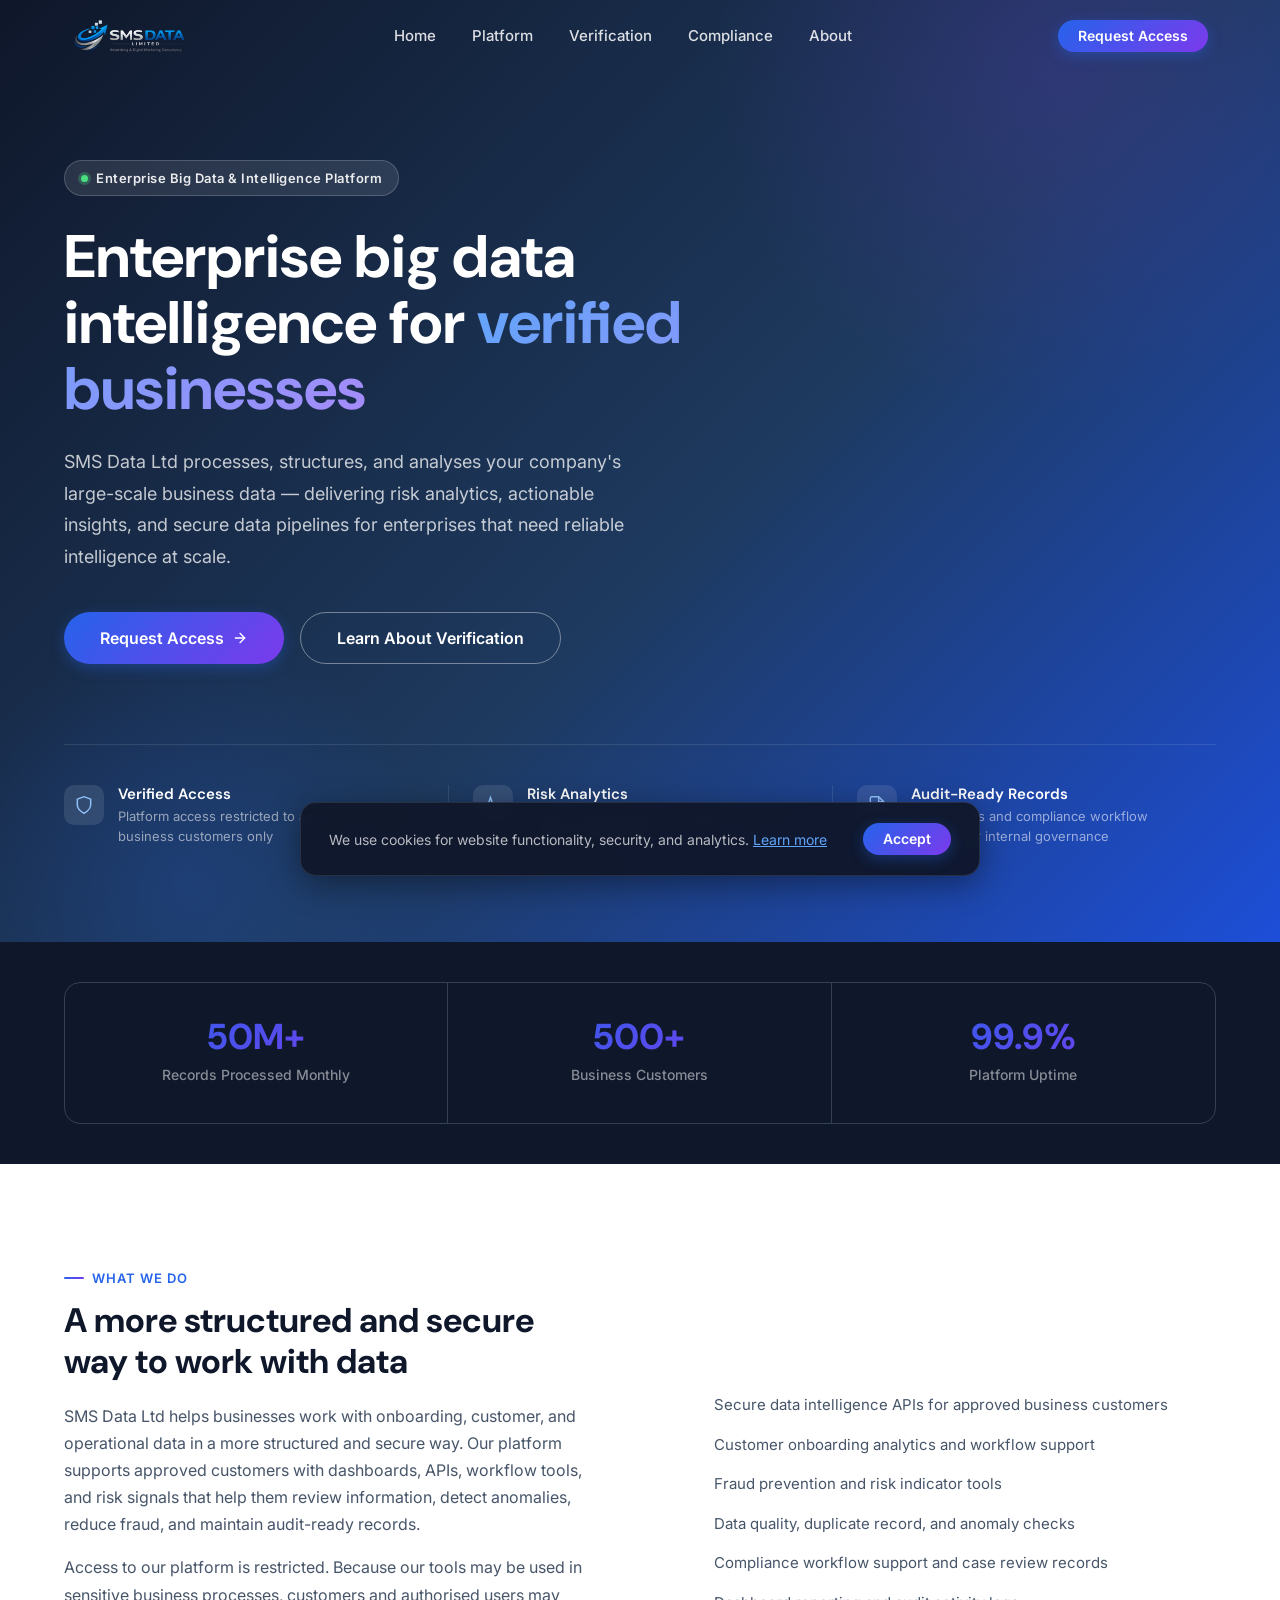
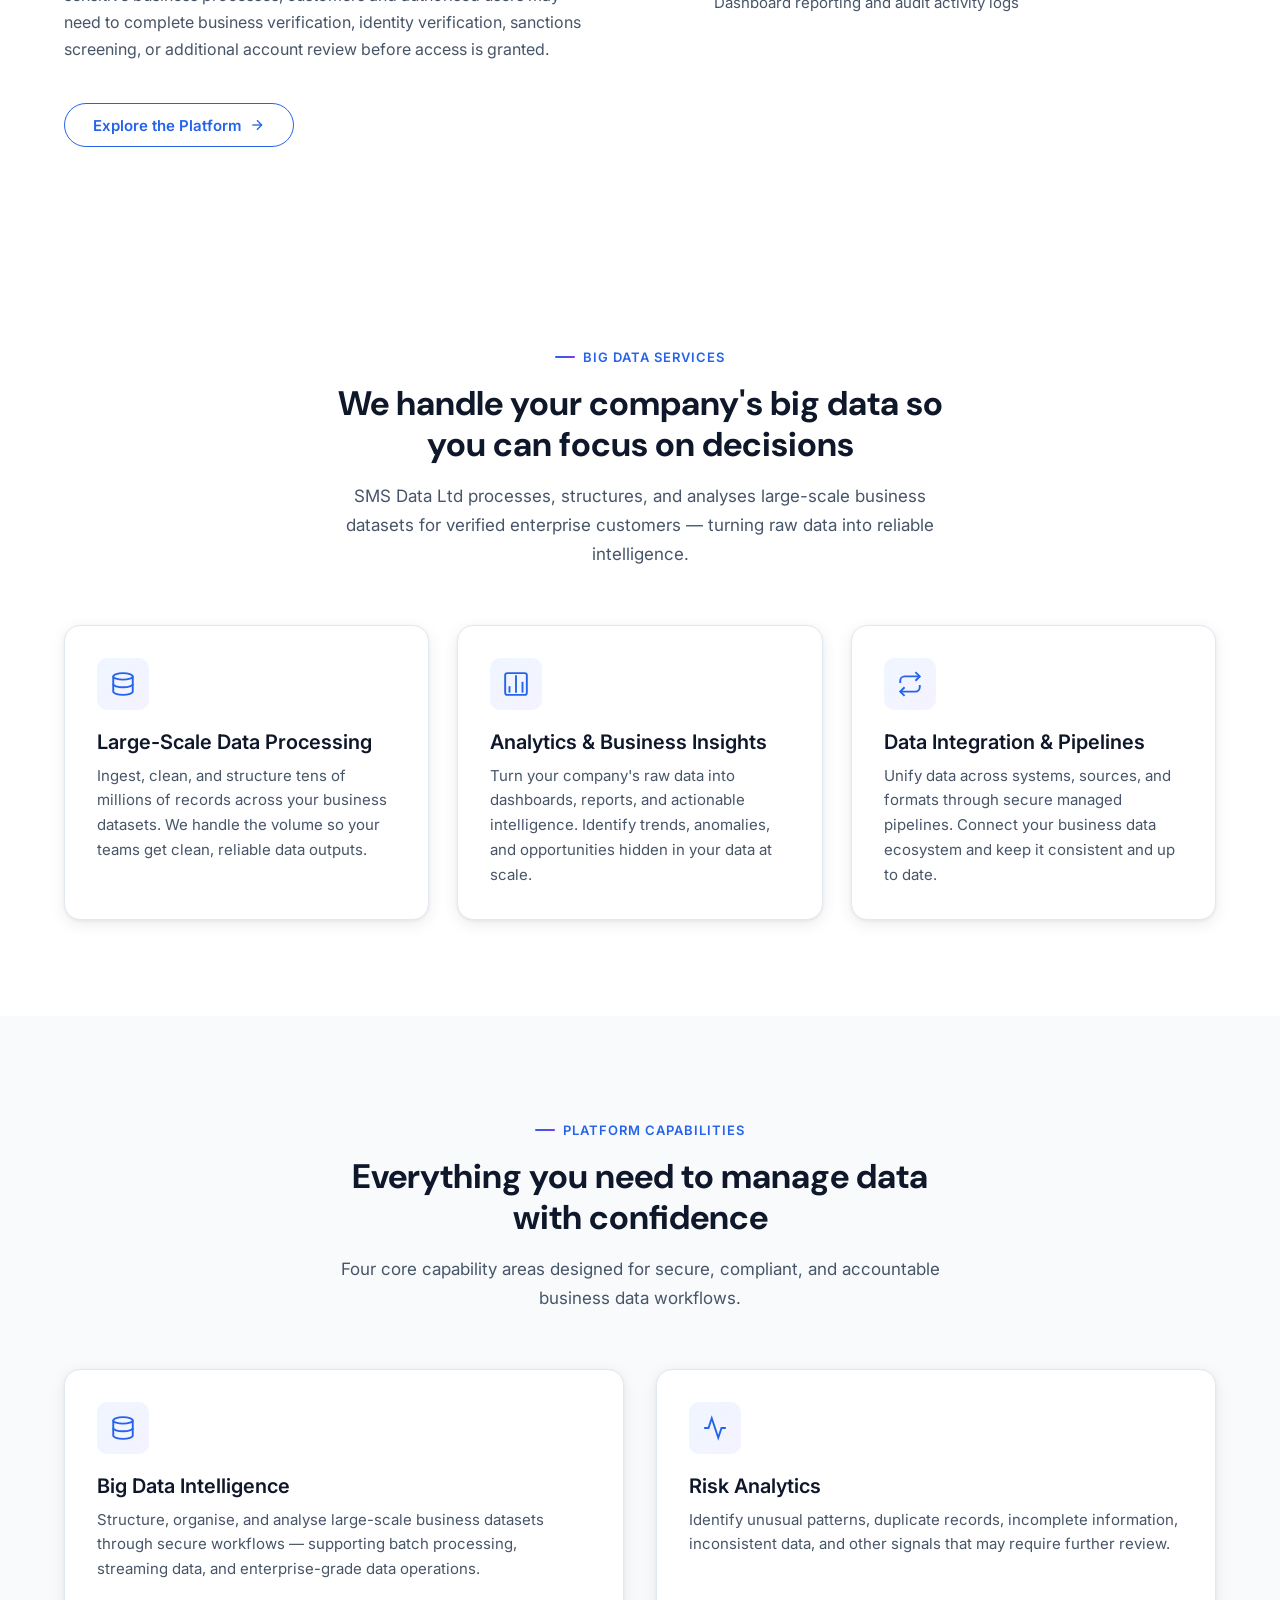
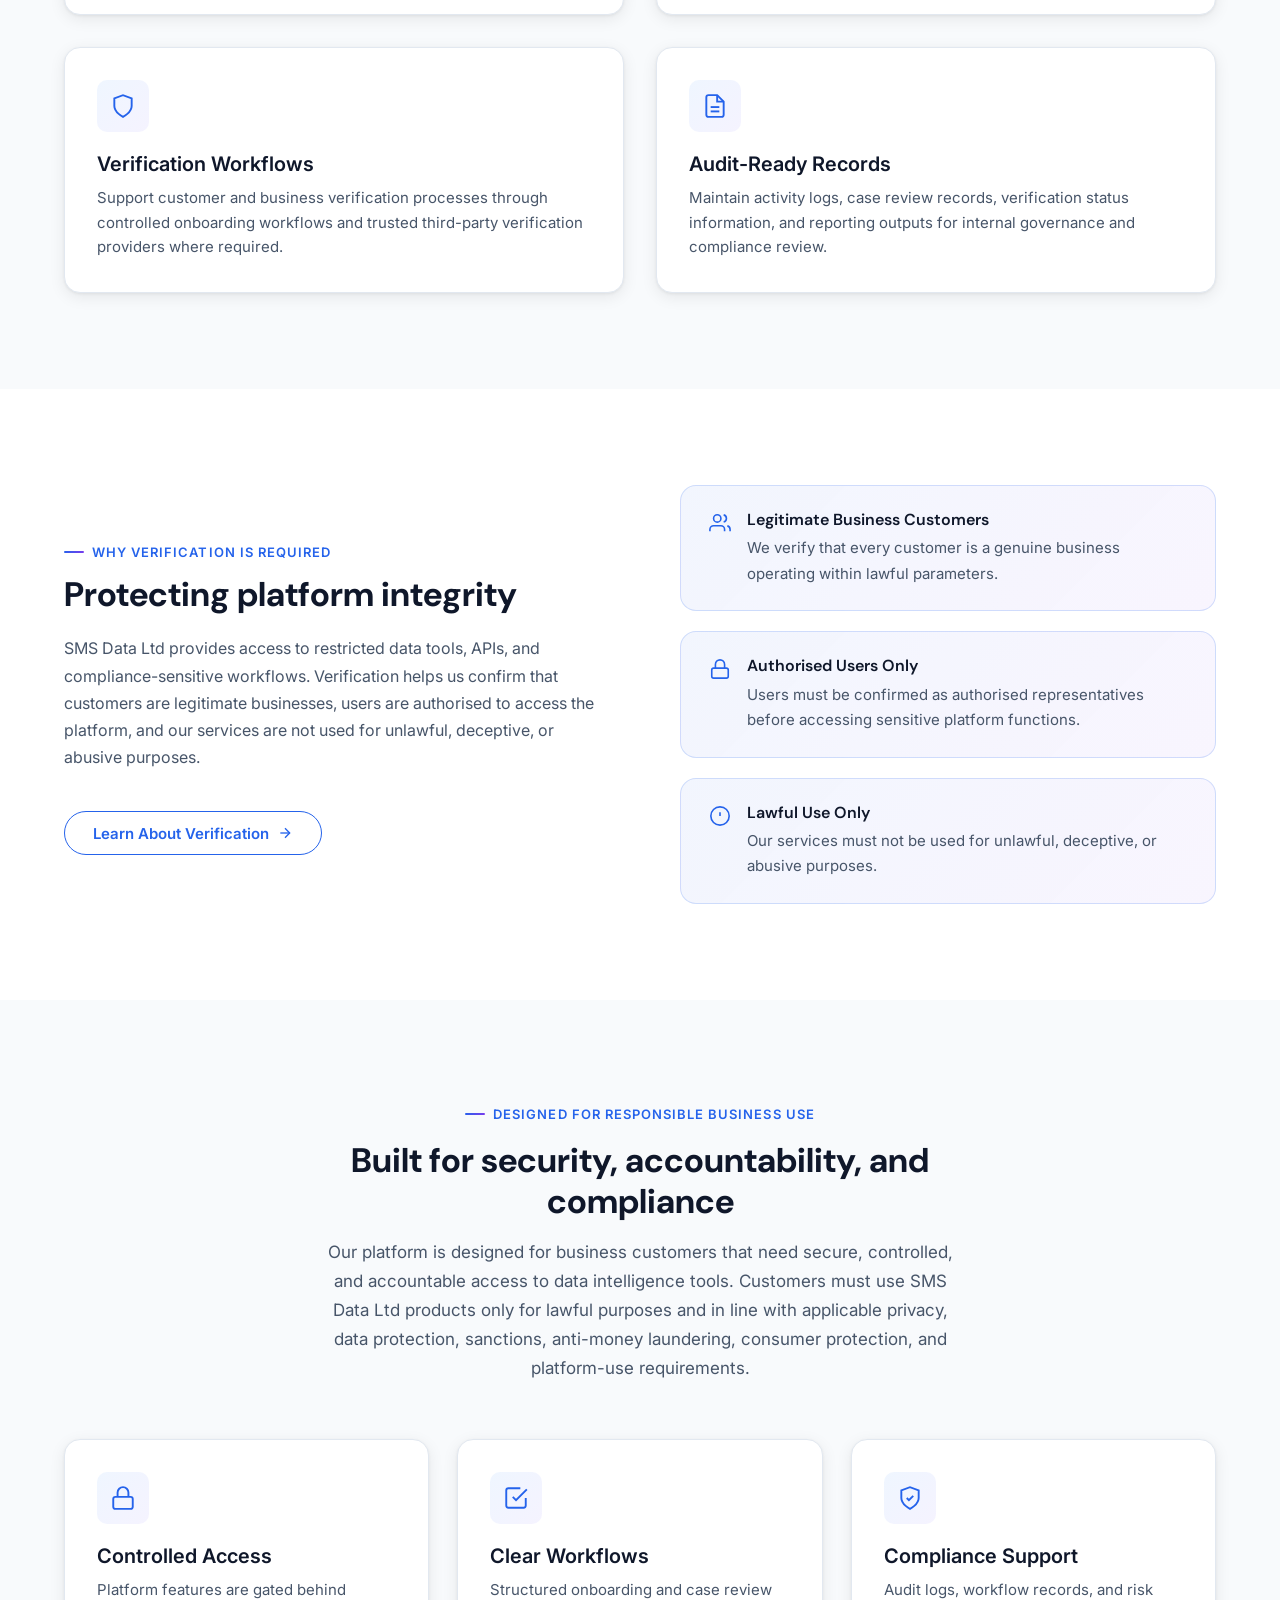
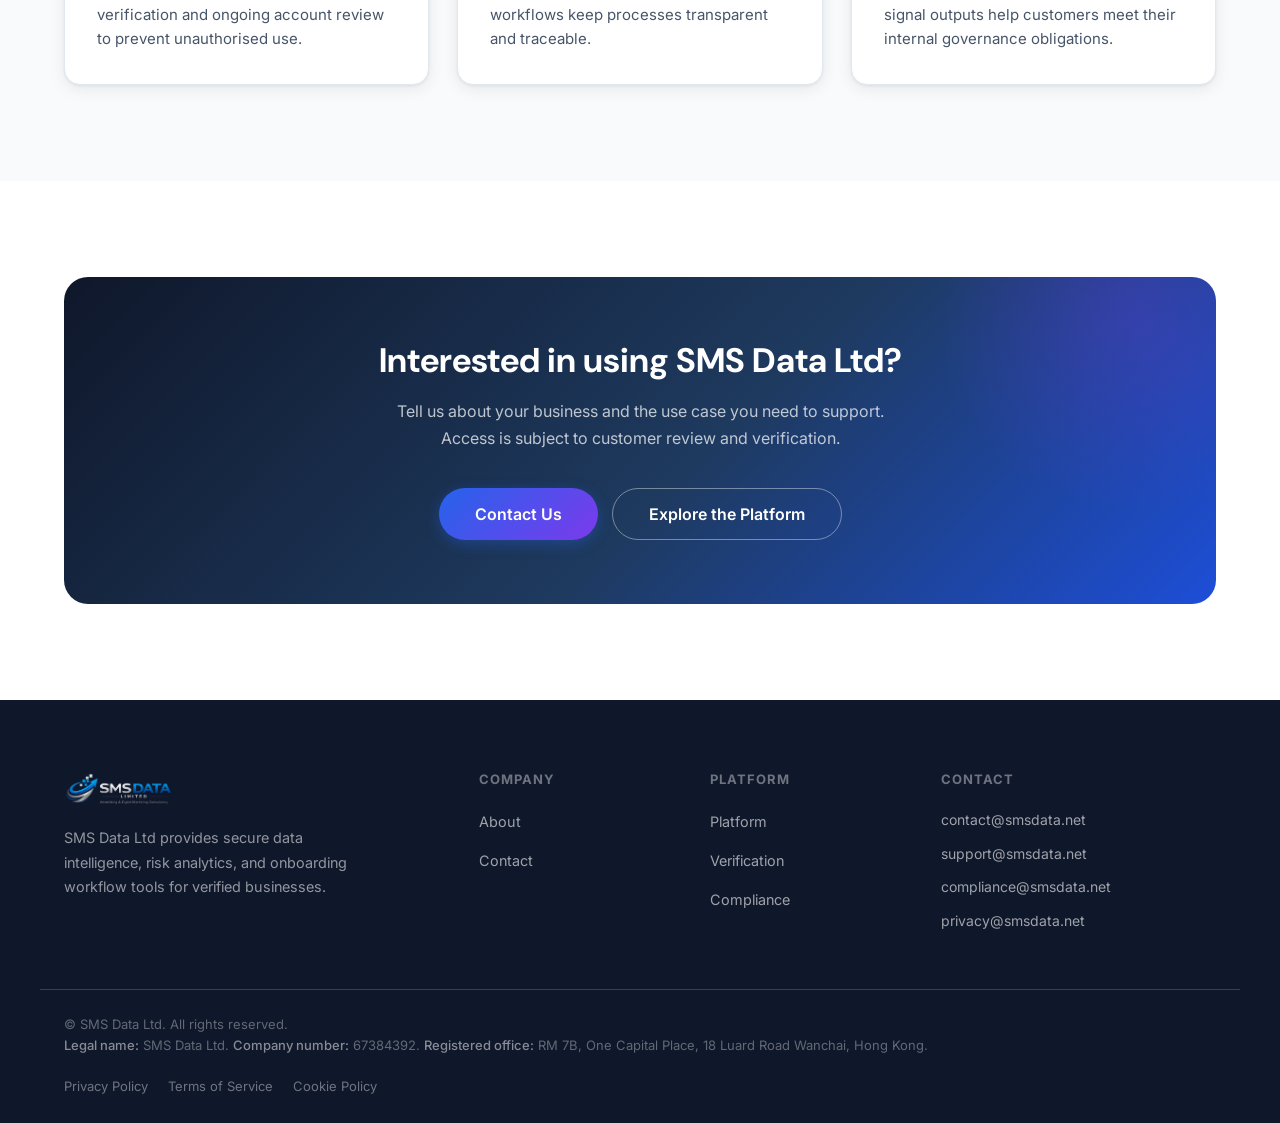
==== commit cb48ec65: "Adding Big Data context" ====
--- a/index.html
+++ b/index.html
@@ -49,10 +49,10 @@
   <div class="hero-inner">
     <div class="hero-badge">
       <span class="hero-badge-dot"></span>
-      B2B Data Intelligence Platform
-    </div>
-    <h1 class="display">Secure data intelligence for <span class="gradient-text">verified businesses</span></h1>
-    <p class="lead">SMS Data Ltd provides data intelligence, API access, and risk analytics tools for businesses that need secure customer onboarding, fraud prevention, and compliance workflow support.</p>
+      Enterprise Big Data &amp; Intelligence Platform
+    </div>
+    <h1 class="display">Enterprise big data intelligence for <span class="gradient-text">verified businesses</span></h1>
+    <p class="lead">SMS Data Ltd processes, structures, and analyses your company's large-scale business data — delivering risk analytics, actionable insights, and secure data pipelines for enterprises that need reliable intelligence at scale.</p>
     <div class="hero-actions">
       <a href="contact.html" class="btn btn-primary btn-lg">
         Request Access
@@ -89,6 +89,26 @@
           <h4>Audit-Ready Records</h4>
           <p>Activity logs and compliance workflow records for internal governance</p>
         </div>
+      </div>
+    </div>
+  </div>
+</section>
+
+<!-- ===== STATS ===== -->
+<section class="stats-section">
+  <div class="container">
+    <div class="stats-grid">
+      <div class="stat-item">
+        <div class="stat-number">50M+</div>
+        <div class="stat-label">Records Processed Monthly</div>
+      </div>
+      <div class="stat-item">
+        <div class="stat-number">500+</div>
+        <div class="stat-label">Business Customers</div>
+      </div>
+      <div class="stat-item">
+        <div class="stat-number">99.9%</div>
+        <div class="stat-label">Platform Uptime</div>
       </div>
     </div>
   </div>
@@ -122,6 +142,40 @@
   </div>
 </section>
 
+<!-- ===== BIG DATA SERVICES ===== -->
+<section class="section">
+  <div class="container">
+    <div class="section-header section-header--center fade-up">
+      <span class="section-label">Big Data Services</span>
+      <h2>We handle your company's big data so you can focus on decisions</h2>
+      <p>SMS Data Ltd processes, structures, and analyses large-scale business datasets for verified enterprise customers — turning raw data into reliable intelligence.</p>
+    </div>
+    <div class="grid-3">
+      <div class="card fade-up fade-up-delay-1">
+        <div class="card-icon">
+          <svg viewBox="0 0 24 24" fill="none" stroke="currentColor" stroke-width="1.75"><ellipse cx="12" cy="5" rx="9" ry="3"/><path d="M21 12c0 1.66-4 3-9 3s-9-1.34-9-3"/><path d="M3 5v14c0 1.66 4 3 9 3s9-1.34 9-3V5"/></svg>
+        </div>
+        <h3>Large-Scale Data Processing</h3>
+        <p>Ingest, clean, and structure tens of millions of records across your business datasets. We handle the volume so your teams get clean, reliable data outputs.</p>
+      </div>
+      <div class="card fade-up fade-up-delay-2">
+        <div class="card-icon">
+          <svg viewBox="0 0 24 24" fill="none" stroke="currentColor" stroke-width="1.75"><line x1="18" y1="20" x2="18" y2="10"/><line x1="12" y1="20" x2="12" y2="4"/><line x1="6" y1="20" x2="6" y2="14"/><rect x="2" y="2" width="20" height="20" rx="2" fill="none"/></svg>
+        </div>
+        <h3>Analytics &amp; Business Insights</h3>
+        <p>Turn your company's raw data into dashboards, reports, and actionable intelligence. Identify trends, anomalies, and opportunities hidden in your data at scale.</p>
+      </div>
+      <div class="card fade-up fade-up-delay-3">
+        <div class="card-icon">
+          <svg viewBox="0 0 24 24" fill="none" stroke="currentColor" stroke-width="1.75"><polyline points="17 1 21 5 17 9"/><path d="M3 11V9a4 4 0 0 1 4-4h14"/><polyline points="7 23 3 19 7 15"/><path d="M21 13v2a4 4 0 0 1-4 4H3"/></svg>
+        </div>
+        <h3>Data Integration &amp; Pipelines</h3>
+        <p>Unify data across systems, sources, and formats through secure managed pipelines. Connect your business data ecosystem and keep it consistent and up to date.</p>
+      </div>
+    </div>
+  </div>
+</section>
+
 <!-- ===== PLATFORM CAPABILITIES ===== -->
 <section class="section section--subtle">
   <div class="container">
@@ -135,8 +189,8 @@
         <div class="card-icon">
           <svg viewBox="0 0 24 24" fill="none" stroke="currentColor" stroke-width="1.75"><ellipse cx="12" cy="5" rx="9" ry="3"/><path d="M21 12c0 1.66-4 3-9 3s-9-1.34-9-3"/><path d="M3 5v14c0 1.66 4 3 9 3s9-1.34 9-3V5"/></svg>
         </div>
-        <h3>Data Intelligence</h3>
-        <p>Structure, organise, and analyse onboarding, customer, and operational data through secure workflows built for business use.</p>
+        <h3>Big Data Intelligence</h3>
+        <p>Structure, organise, and analyse large-scale business datasets through secure workflows — supporting batch processing, streaming data, and enterprise-grade data operations.</p>
       </div>
       <div class="card fade-up fade-up-delay-2">
         <div class="card-icon">
--- a/css/style.css
+++ b/css/style.css
@@ -690,6 +690,21 @@
   margin-bottom: 8px;
 }
 .stat-label { font-size: 0.875rem; color: var(--color-text-muted); font-weight: 500; }
+
+/* ---------- Stats section (dark bg) ---------- */
+.stats-section {
+  background: var(--color-bg-dark);
+  padding: 40px 0;
+}
+.stats-section .stats-grid {
+  border-color: var(--color-border-dark);
+}
+.stats-section .stat-item {
+  border-right-color: var(--color-border-dark);
+}
+.stats-section .stat-label {
+  color: rgba(255,255,255,.5);
+}
 
 /* ---------- Legal Pages ---------- */
 .legal-layout {
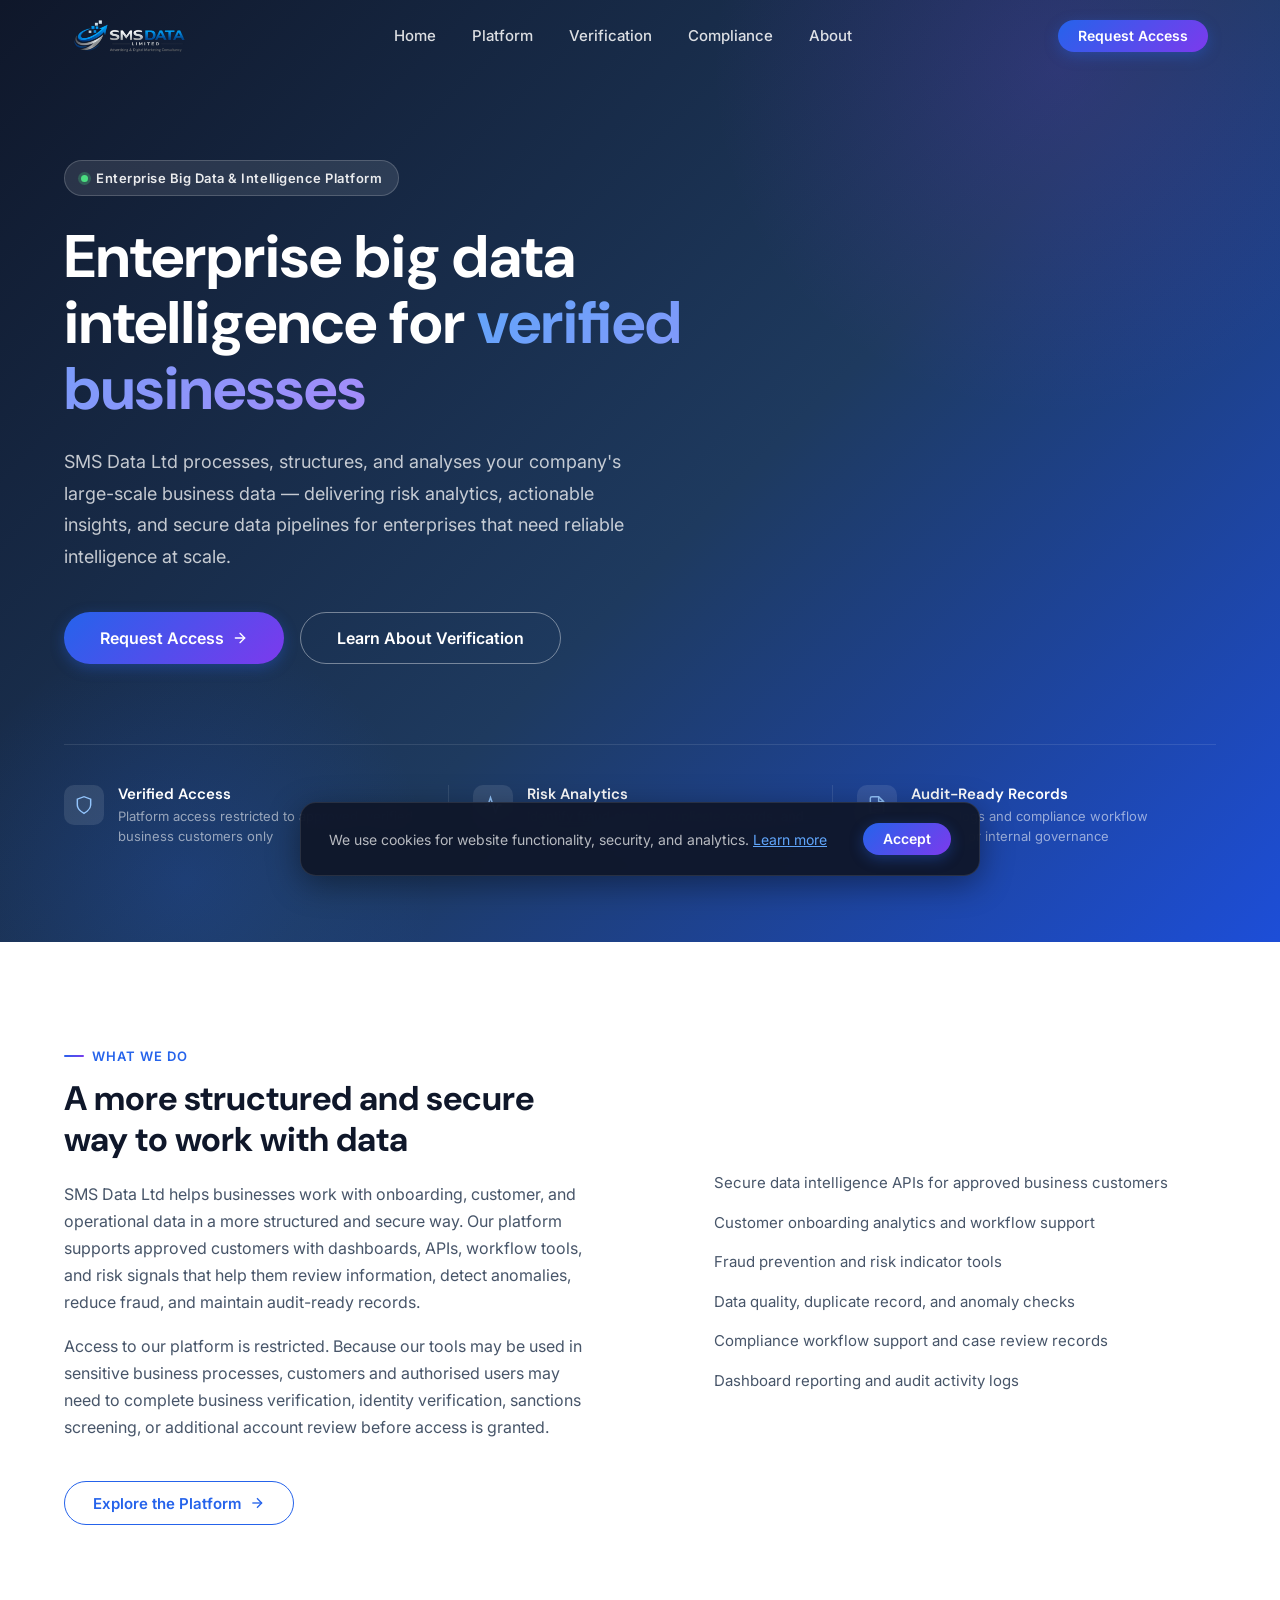
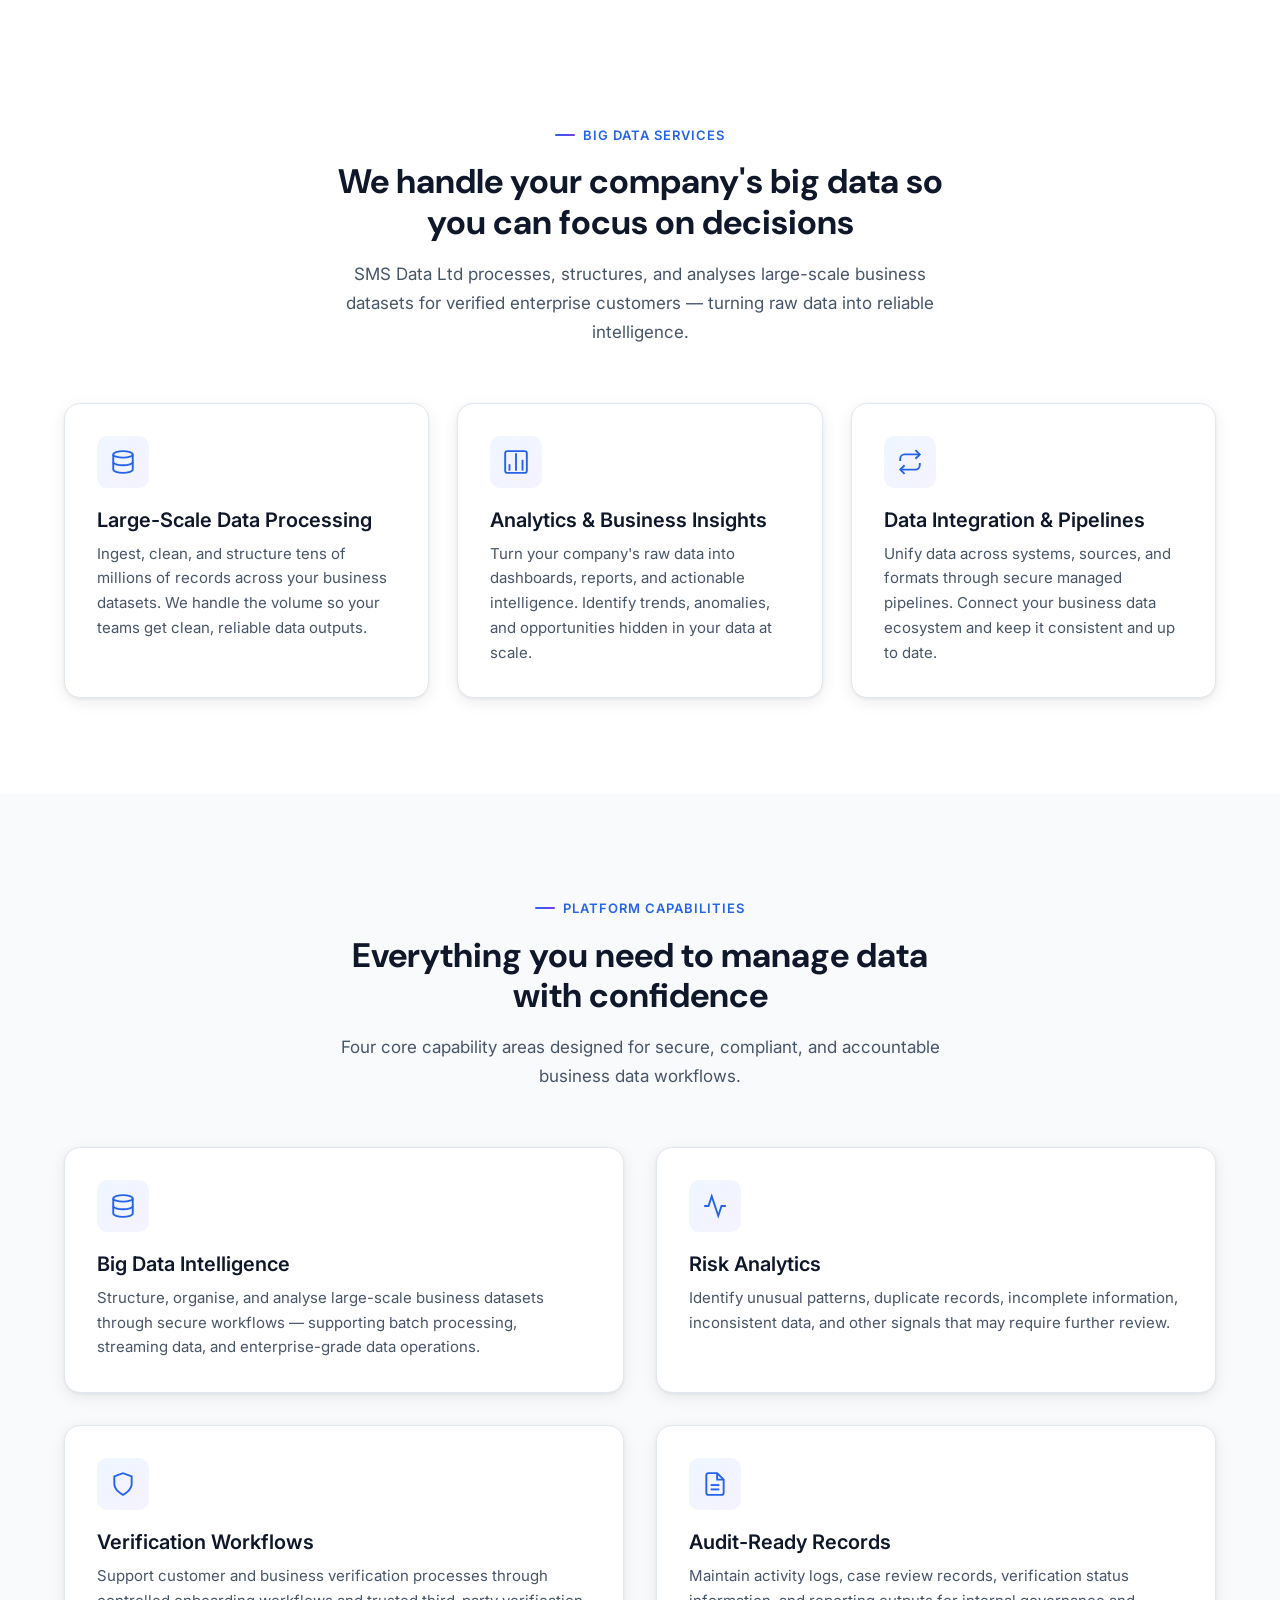
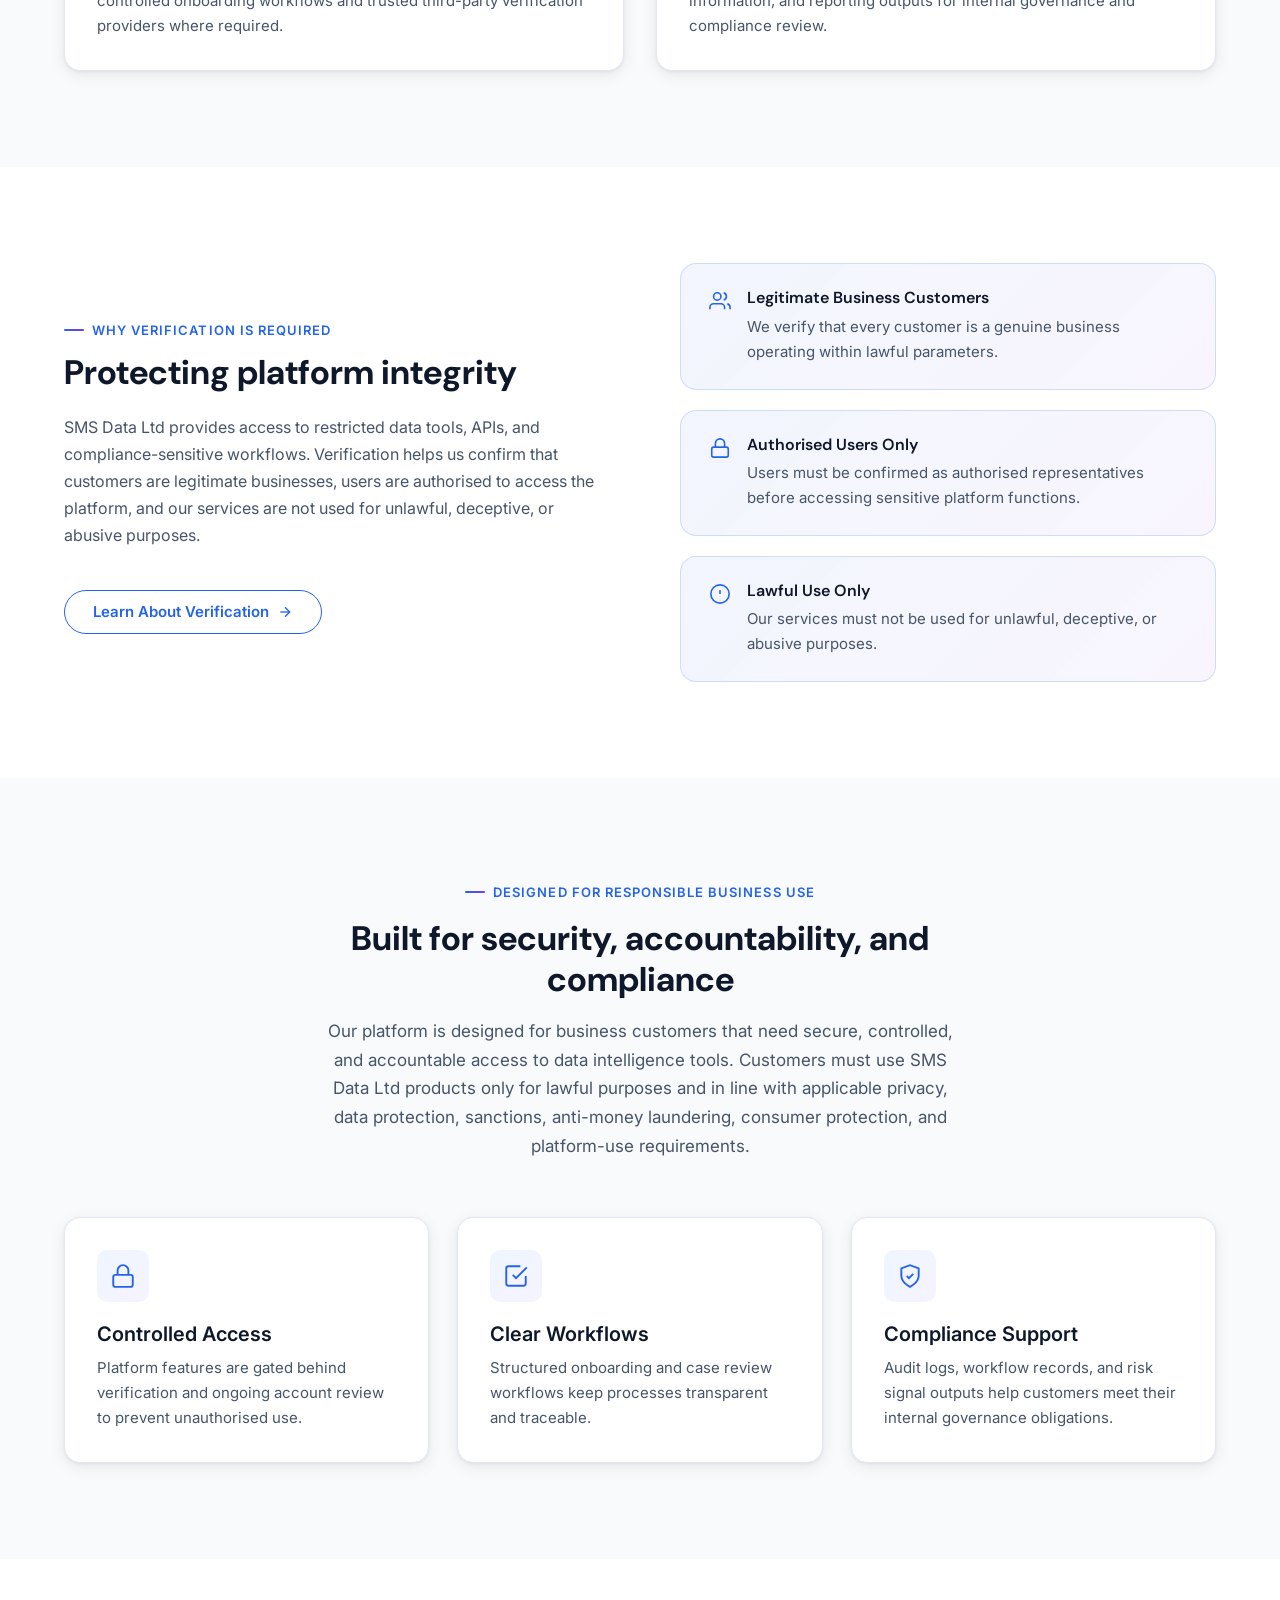
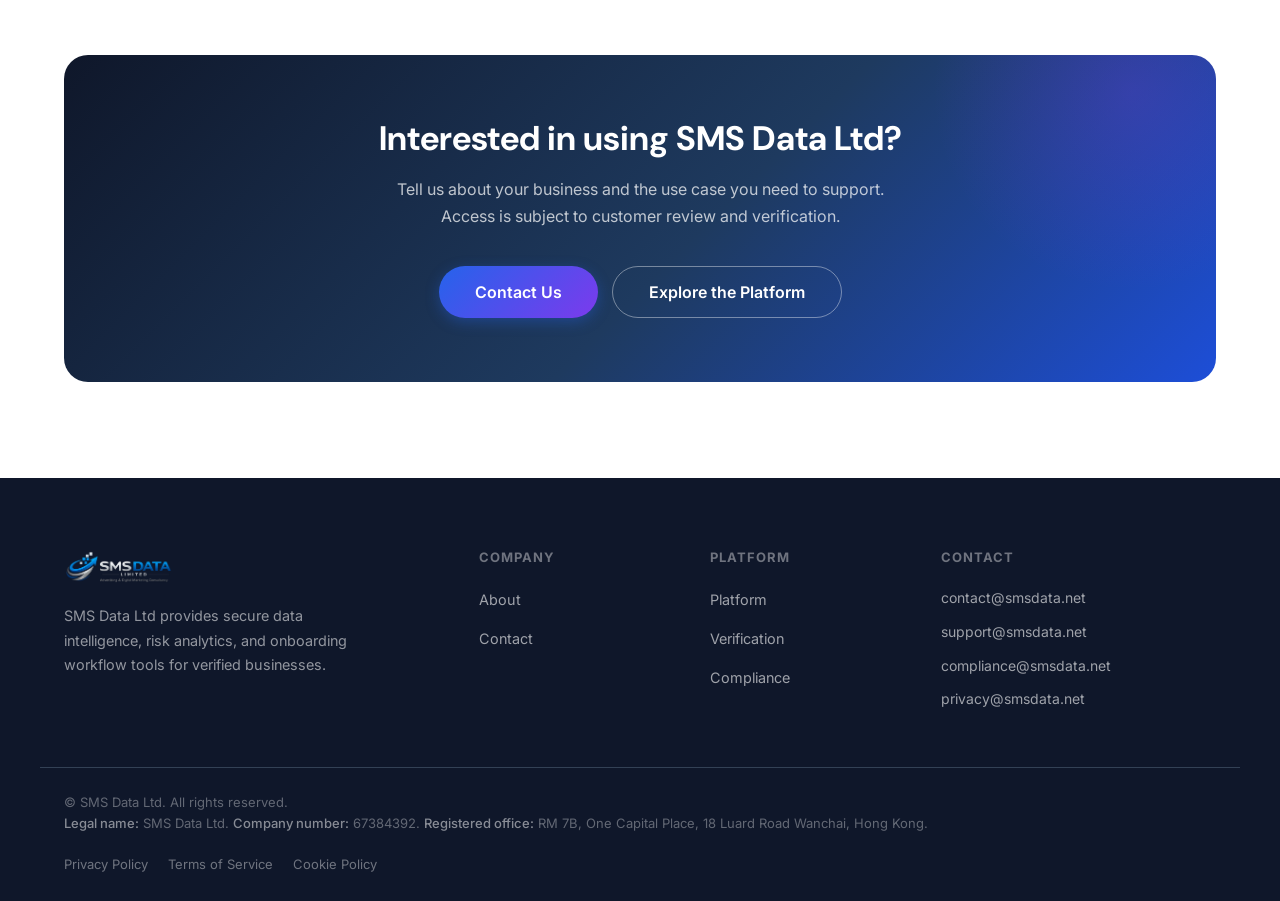
==== commit 19d97488: "Remove the dummy big data content" ====
--- a/index.html
+++ b/index.html
@@ -89,26 +89,6 @@
           <h4>Audit-Ready Records</h4>
           <p>Activity logs and compliance workflow records for internal governance</p>
         </div>
-      </div>
-    </div>
-  </div>
-</section>
-
-<!-- ===== STATS ===== -->
-<section class="stats-section">
-  <div class="container">
-    <div class="stats-grid">
-      <div class="stat-item">
-        <div class="stat-number">50M+</div>
-        <div class="stat-label">Records Processed Monthly</div>
-      </div>
-      <div class="stat-item">
-        <div class="stat-number">500+</div>
-        <div class="stat-label">Business Customers</div>
-      </div>
-      <div class="stat-item">
-        <div class="stat-number">99.9%</div>
-        <div class="stat-label">Platform Uptime</div>
       </div>
     </div>
   </div>
